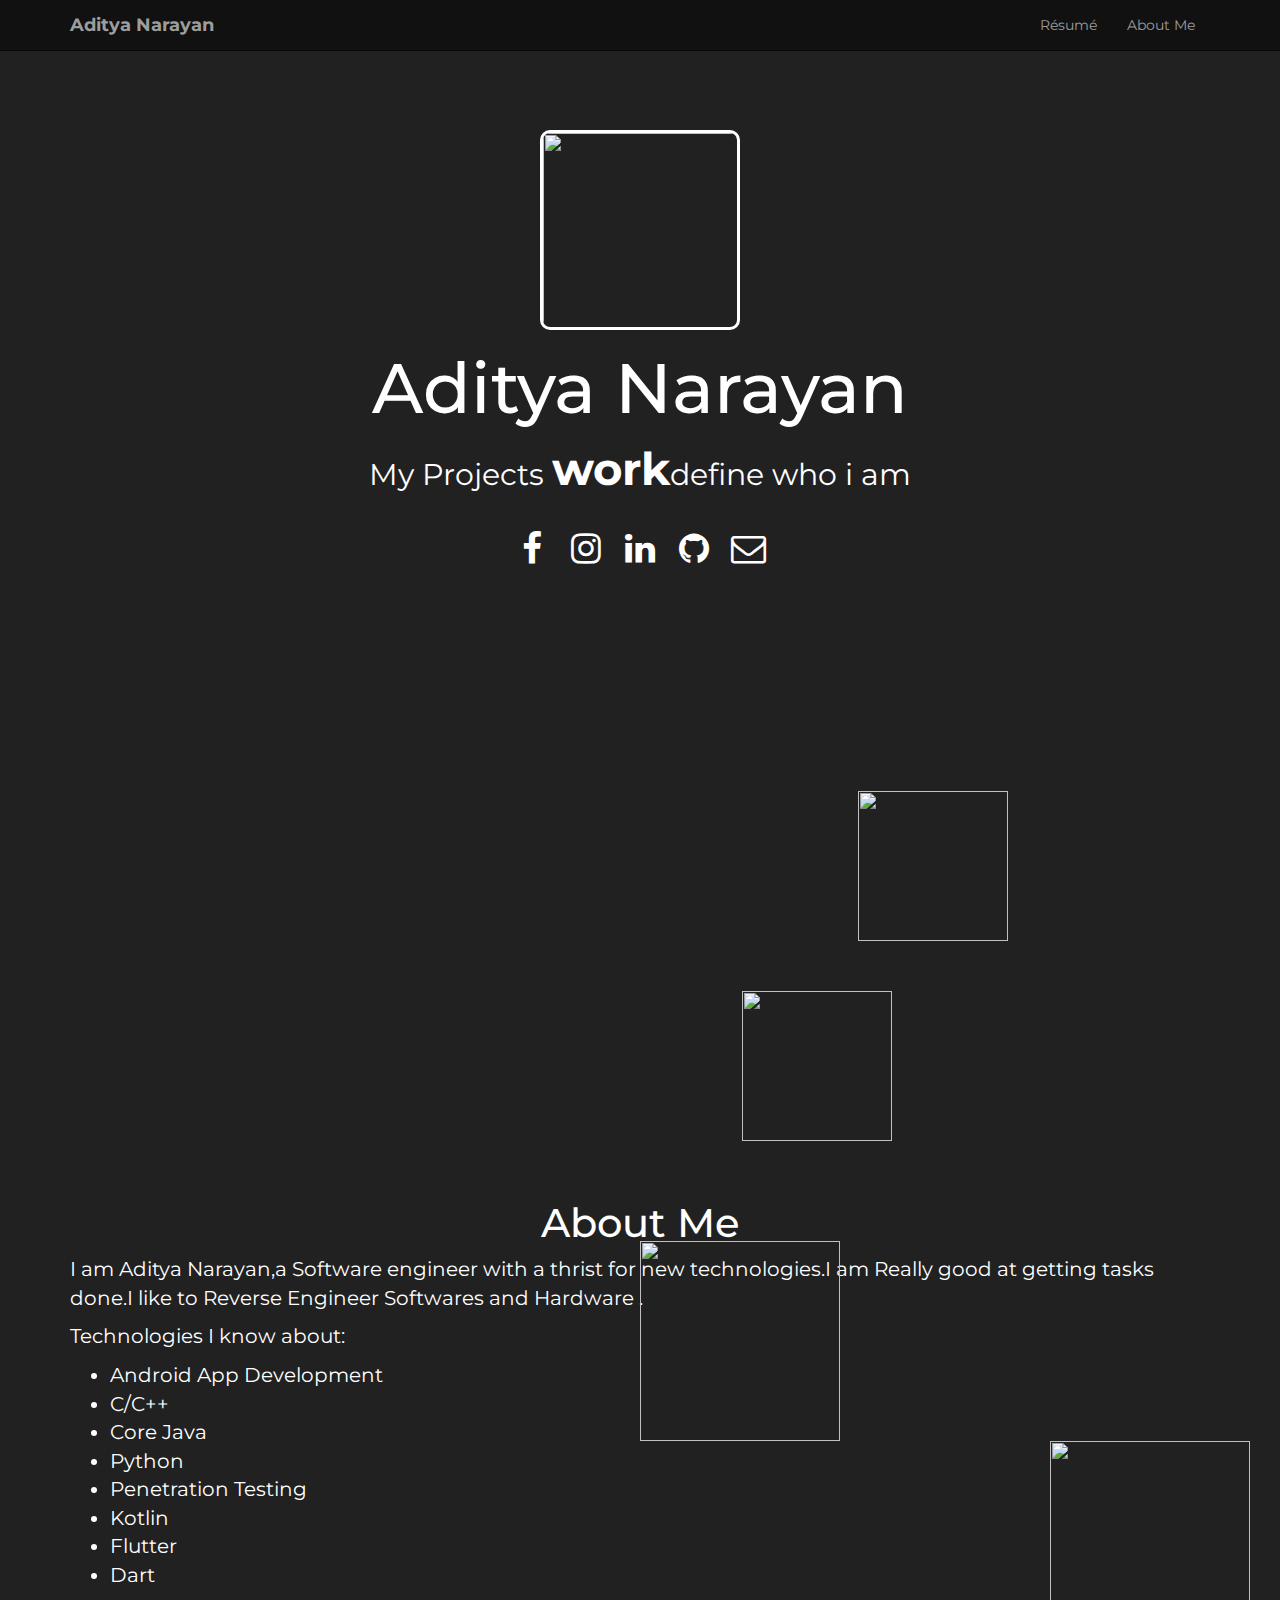
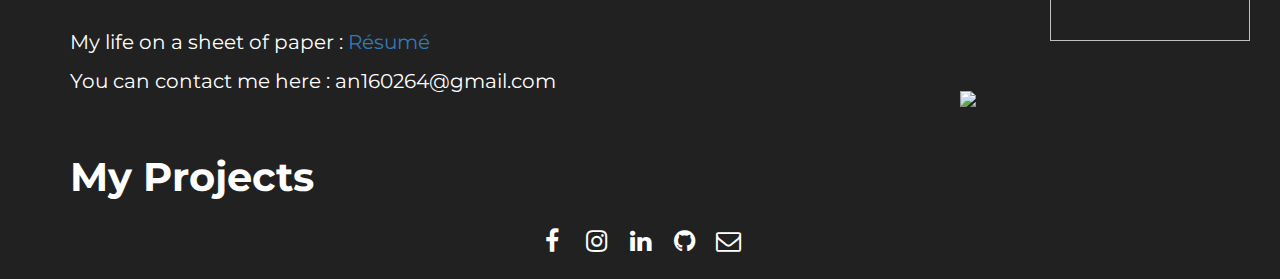
==== index.html @ 788a0ec2 "Update index.html" ====
<!DOCTYPE h
    <head>
        <title>Aditya Narayan | Personal Portfolio</title>
        <meta name="author" content="Aditya Narayan">
        <meta name="description" content="Aditya Narayan is a passionate software engineer who's always on a quest to learn new technologies and make some awesome stuff using them.">
        <meta name="keywords" content="Aditya, Aditya Narayan,  Aditya Narayan projects, Aditya mru, Aditya Narayan mru, Aditya manav rachna, Aditya Narayan manav rachna">
        <meta name="viewport" content="width=device-width, initial-scale=1.0">
        <link rel="icon" type="img/ico" href="/images/favicon.ico">
        <link rel="stylesheet" type="text/css" href="https://maxcdn.bootstrapcdn.com/bootstrap/3.3.7/css/bootstrap.min.css">
        <link rel="stylesheet" type="text/css" href="https://fonts.googleapis.com/css?family=Montserrat:400,800">
        <link rel="stylesheet" type="text/css" href="https://cdnjs.cloudflare.com/ajax/libs/font-awesome/4.7.0/css/font-awesome.min.css">
        <link rel="stylesheet" type="text/css" href="/css/index.css">
        <script type="text/javascript" src="https://code.jquery.com/jquery-3.2.1.min.js"></script>
        <script type="text/javascript" src="https://maxcdn.bootstrapcdn.com/bootstrap/3.3.7/js/bootstrap.min.js"></script>
        <script type="text/javascript" src="https://cdnjs.cloudflare.com/ajax/libs/typed.js/2.0.6/typed.min.js"></script>
        <script type="text/javascript" src="https://cdnjs.cloudflare.com/ajax/libs/parallax/3.1.0/parallax.min.js"></script>
        <script type="text/javascript" src="/js/index.js"></script>
        <!-- Global site tag (gtag.js) - Google Analytics -->
        <script async src="https://www.googletagmanager.com/gtag/js?id=UA-118670687-1"></script>
        <script>
          window.dataLayer = window.dataLayer || [];
          function gtag(){dataLayer.push(arguments);}
          gtag('js', new Date());

          gtag('config', 'UA-118670687-1');
        </script>
    </head>
    <body>
        <nav class="navbar navbar-inverse navbar-fixed-top">
            <div class="container">
                <div class="navbar-header">
                    <button class="navbar-toggle collapsed" type="button" data-toggle="collapse" data-target="#collapseNavbar" aria-expanded="false">
                        <span class="sr-only">Toggle navigation</span>
                        <span class="icon-bar"></span>
                        <span class="icon-bar"></span>
                        <span class="icon-bar"></span>
                    </button>
                    <a class="navbar-brand" href="index.html"><strong>Aditya Narayan</strong></a>
                </div>
                <div id="collapseNavbar" class="collapse navbar-collapse navbar-right">
                    <ul class="nav navbar-nav">
                        <li><a href="adityaNarayan_Resume.pdf" target="_blank">Résumé</a></li>
                        <li><a id="nav-about-me" href="#about-me">About Me</a></li>
                    </ul>
                </div>
            </div>
        </nav>
        <div id="index-particles"></div>
        <script src="https://cdnjs.cloudflare.com/ajax/libs/particles.js/2.0.0/particles.min.js"></script>
        <script src="js/index_particles.js"></script>
        <div id="profile-box" class="container centre">
            <img id="profile-pic" src="/images/index/profile_pic.jpg">
            <h1>Aditya Narayan</h1>
            <div class="typewriter">
                <p>My Projects <span>work</span>define who i am </p>
            </div>
            <br>
            <a href="https://www.facebook.com/aditya.narayan.3114" target="_blank"><i class="fa fa-facebook" aria-hidden="true"></i></a>
            <a href="https://www.instagram.com/agentfourty5/" target="_blank"><i class="fa fa-instagram" aria-hidden="true"></i></a>
            <a href="https://www.linkedin.com/in/aditya-narayan-atm98//" target="_blank"><i class="fa fa-linkedin" aria-hidden="true"></i></a>
            <a href="https://github.com/atm98" target="_blank"><i class="fa fa-github" aria-hidden="true"></i></a>
            <a href="mailto:an160264@gmail.com" target="_blank"><i class="fa fa-envelope-o" aria-hidden="true"></i></a>
        </div>
        <div id="technologies">
            <span id="typed"></span>
            <script>
                var typed = new Typed('#typed', {
                    strings: ["I &#10084; Programming", "I &#10084; Android", "I &#10084; Python", "I &#10084; HTML", "I &#10084; CSS", "I &#10084; JavaScript", "I &#10084; C/C++", "I &#10084; Java","I &#10084; Penetration Testing","I &#10084; Kotilin","I &#10084; Dart","I &#10084; Flutter"],
                    showCursor: false,
                    typeSpeed: 100,
                    backSpeed: 100,
                    backDelay: 1000,
                    smartBackspace: true,
                    loop: true
                });
            </script>
            <br><br><br>
            <div id="scene">
                <div id="js-image" data-depth="1.2"><img src="/images/index/js.png" width="150px"></div>
                <div id="css-image" data-depth="1.0"><img src="/images/index/css.png" width="150px"></div>
                <div id="html-image" data-depth="0.8"><img src="/images/index/html.png" width="200px"></div>
                <div id="python-image" data-depth="-0.2"><img src="/images/index/python.png" width="200px"></div>
                <div id="android-image" data-depth="0.5"><img src="/images/index/android.png"></div>  
            </div>
            <script type="text/javascript">
                var scene = document.querySelector("#scene");
                var parallaxInstance = new Parallax(scene,{
                    hoverOnly: true,
                    originX: 0,
                    limitY: 0
                });
            </script>
        </div>
        <div id="about-me" class="container">
            <h1 class="centre">About Me</h1>
            <p>I am Aditya Narayan,a Software engineer with a thrist for new technologies.I am Really good at getting tasks done.I like to Reverse Engineer Softwares and Hardware .</p>
            <p>Technologies I know about:</p>
            <ul>
                <li>Android App Development</li>
                <li>C/C++</li>
                <li>Core Java</li>
                <li>Python</li>
                <li>Penetration Testing</li>
                <li>Kotlin</li>
                <li>Flutter</li>
                <li>Dart</li>
            </ul>
            <br>
            <p>My life on a sheet of paper : <a href="adityaNarayan_Resume.pdf">Résumé</a></p>
            <p>You can contact me here : an160264@gmail.com</p>
            
        </div>
        <div id="my_projects" class="container">
            <a href="https://github.com/atm98"><h1 class="center">My Projects</h1></a> 
        </div>

        <div id="footer">
            <div class="container centre">
                    <a href="https://www.facebook.com/aditya.narayan.3114" target="_blank"><i class="fa fa-facebook" aria-hidden="true"></i></a>
                    <a href="https://www.instagram.com/agentfourty5/" target="_blank"><i class="fa fa-instagram" aria-hidden="true"></i></a>
                    <a href="https://www.linkedin.com/in/aditya-narayan-atm98/" target="_blank"><i class="fa fa-linkedin" aria-hidden="true"></i></a>
                    <a href="https://github.com/atm98" target="_blank"><i class="fa fa-github" aria-hidden="true"></i></a>
                    <a href="mailto:an160264@gmail.com" target="_blank"><i class="fa fa-envelope-o" aria-hidden="true"></i></a>
                </div>
        </div>
    </body>
</html>
---- css/index.css ----
body {
    margin: 0;
    padding: 0;
    background-image: url("/images/background.jpg");
    background-color: #212121;
    font-family: 'Montserrat', sans-serif;
}

.navbar-inverse {
    background-color: #111111;
    border-color: #080808;
}

.centre {
    text-align: center;
}

#index-particles canvas {
    position: fixed;
    z-index: -1;
}

#profile-box {
    padding-top: 130px;
    padding-bottom: 150px;
    color: white;
}

#profile-pic {
    height: 200px;
    width: 200px;
    border-style: solid;
    border-color: white;
    border-width: medium;
    border-radius: 5%;
}

#profile-box h1 {
    font-size: 70px;
}

#profile-box p {
    font-size: 30px;
}

#profile-box p span {
    font-size: 1.5em;
    font-weight: bold;
}

#profile-box .fa {
    font-size: 35px;
    height: 50px;
    width: 50px;
    color: #FFFFFF;
}

#profile-box .fa:hover {
    opacity: 0.7;
}

#technologies {
    position: relative;
    height: 410px;
    background-image: url("/images/index/coding_background.jpg");
    background-color: #212121;
    background-position: center;
    background-repeat: no-repeat;
    background-size: cover;
    background-attachment: fixed;
}

#typed {
    position: absolute;
    margin-top: 170px;
    margin-left: 50px;
    color: white;
    font-size: 50px;
    font-weight: bold;
    z-index: 1;
}

#scene {
    height: 350px;
}

#html-image {
    margin-top: 100px;
    margin-left: 50%;
}

#css-image {
    margin-top: 50px;
    margin-left: 58%;
}

#js-image {
    margin-top: 0px;
    margin-left: 67%;
}

#android-image {
    margin-top: 50px;
    margin-left: 75%;
}

#python-image {
    margin-top: 0px;
    margin-left: 82%;
}

#projects {
    position: relative;
    height: 300px;
    color: white;
}

#github-logo {
    position: absolute;
    width: 300px;
    margin-top: 50px;
    margin-left: 50px;
}

#projects-text {
    position: absolute;
    margin-top: 100px;
    margin-left: 400px;
    margin-right: 50px;
}

#projects-text h3 span{
    font-size: 1.5em;
    font-weight: bold;
}

#about-me {
    padding-top: 40px;
    margin-bottom: 30px;
    color: white;
    font-size: 20px;
    text-align: left;
}

#about-me h1 {
    font-size: 40px;
    
}

#my_projects h1{
    font-size: 40px;
    font-weight: bold;
    color:white;
}

#footer {
    padding-top: 20px;
    padding-bottom: 10px;
    background-color: #212121;
}

#footer .fa {
    font-size: 25px;
    height: 40px;
    width: 40px;
    color: #FFFFFF;
}

#footer .fa:hover {
    opacity: 0.7;
}

/* for responsive website */
@media screen and (max-width: 1000px) {

    #profile-box h1 {
        font-size: 40px;
    }

    #profile-box p {
        font-size: 25px;
    }

    #technologies {
        height: 200px;
    }

    #typed {
        margin-top: 75px;
        margin-left: 30px;
        font-size: 35px;
    }

    #scene {
        display: none;
    }

    #github-logo {
        display: none;
    }

    #projects-text {
        margin-left: 30px;
        margin-right: 30px;
    }

}
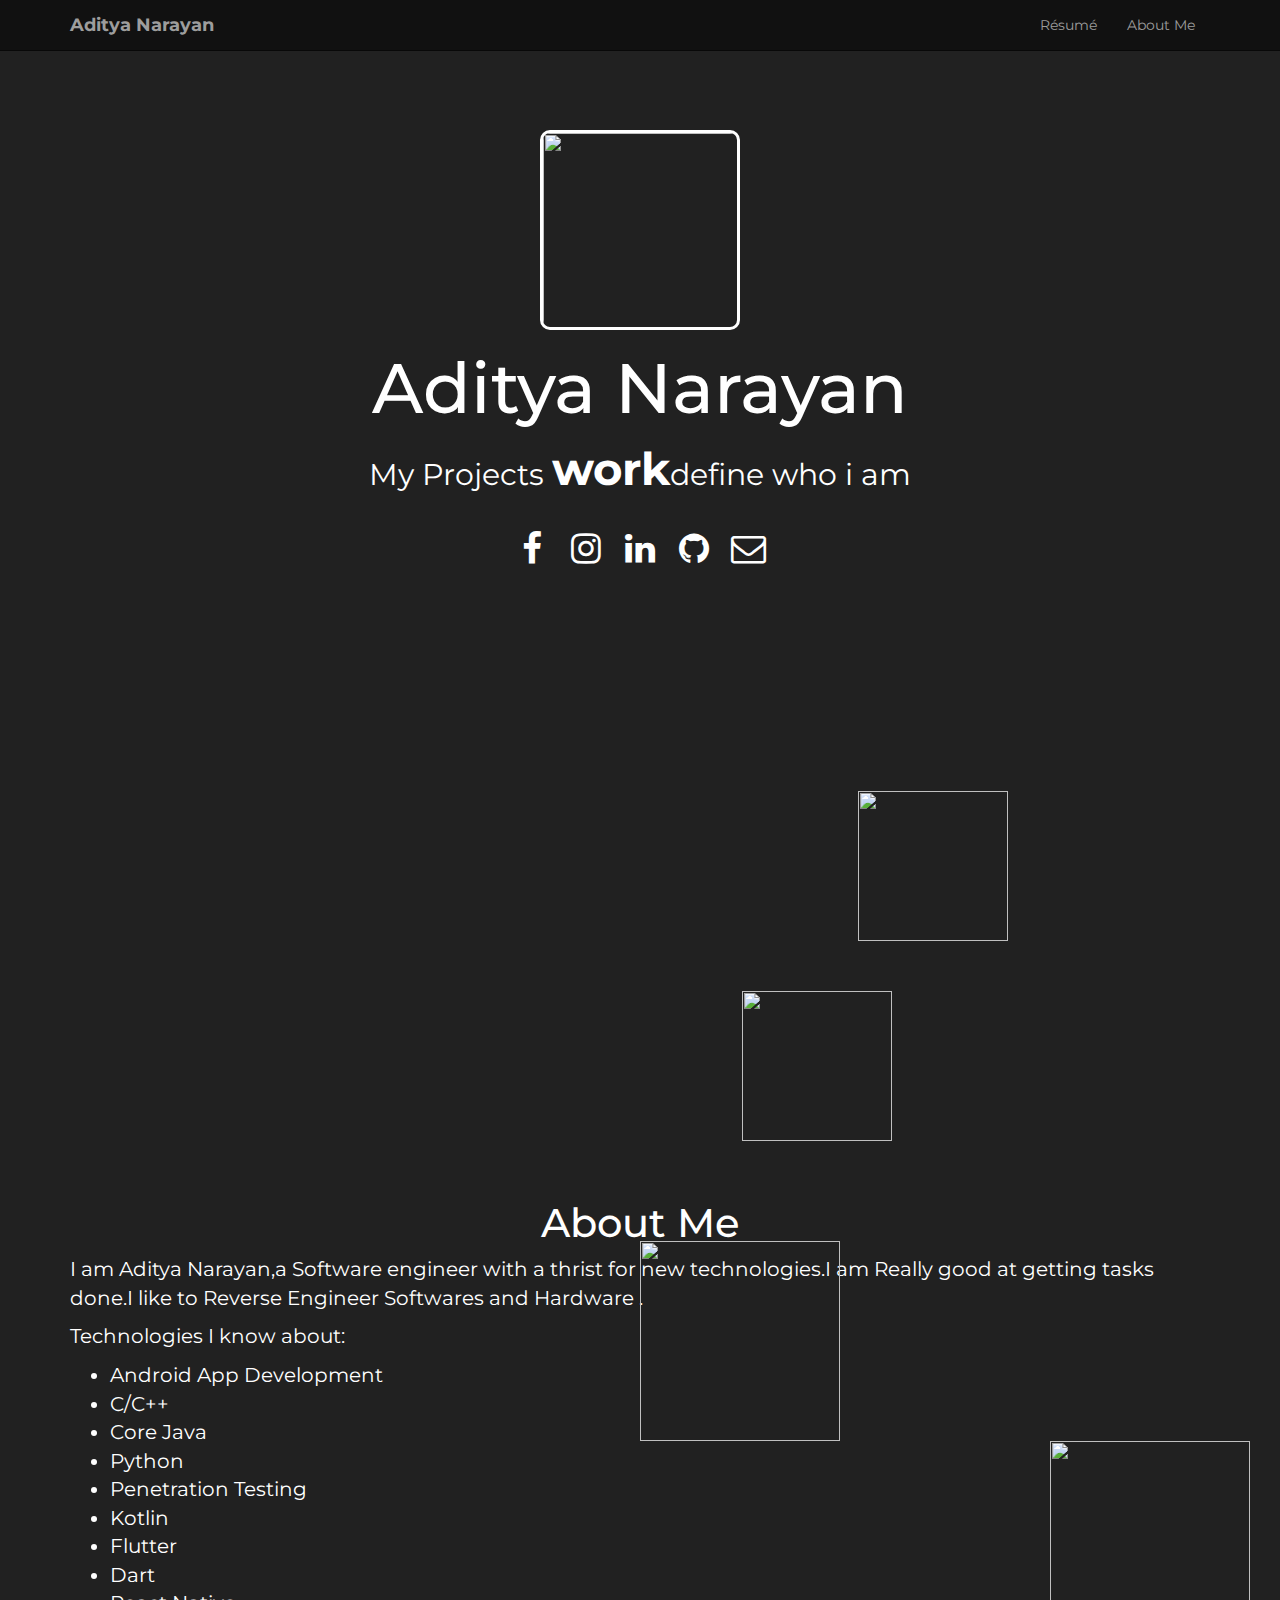
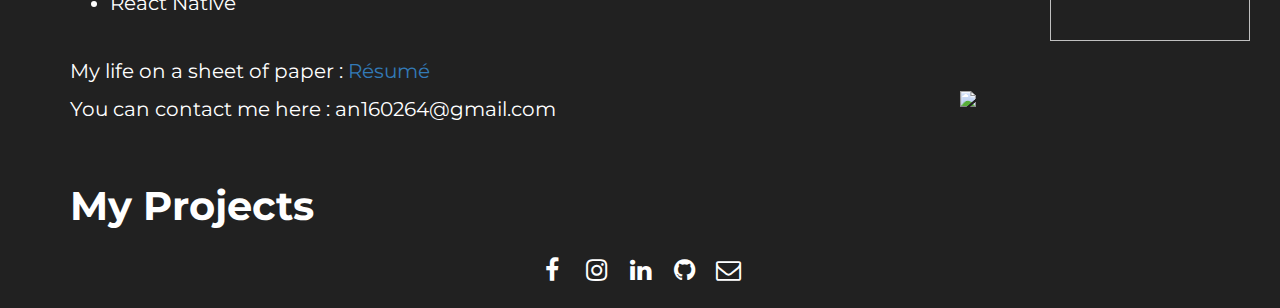
==== commit 9fbfc112: "Update index.html" ====
--- a/index.html
+++ b/index.html
@@ -104,6 +104,7 @@
                 <li>Kotlin</li>
                 <li>Flutter</li>
                 <li>Dart</li>
+                <li>React Native</li>
             </ul>
             <br>
             <p>My life on a sheet of paper : <a href="adityaNarayan_Resume.pdf">Résumé</a></p>
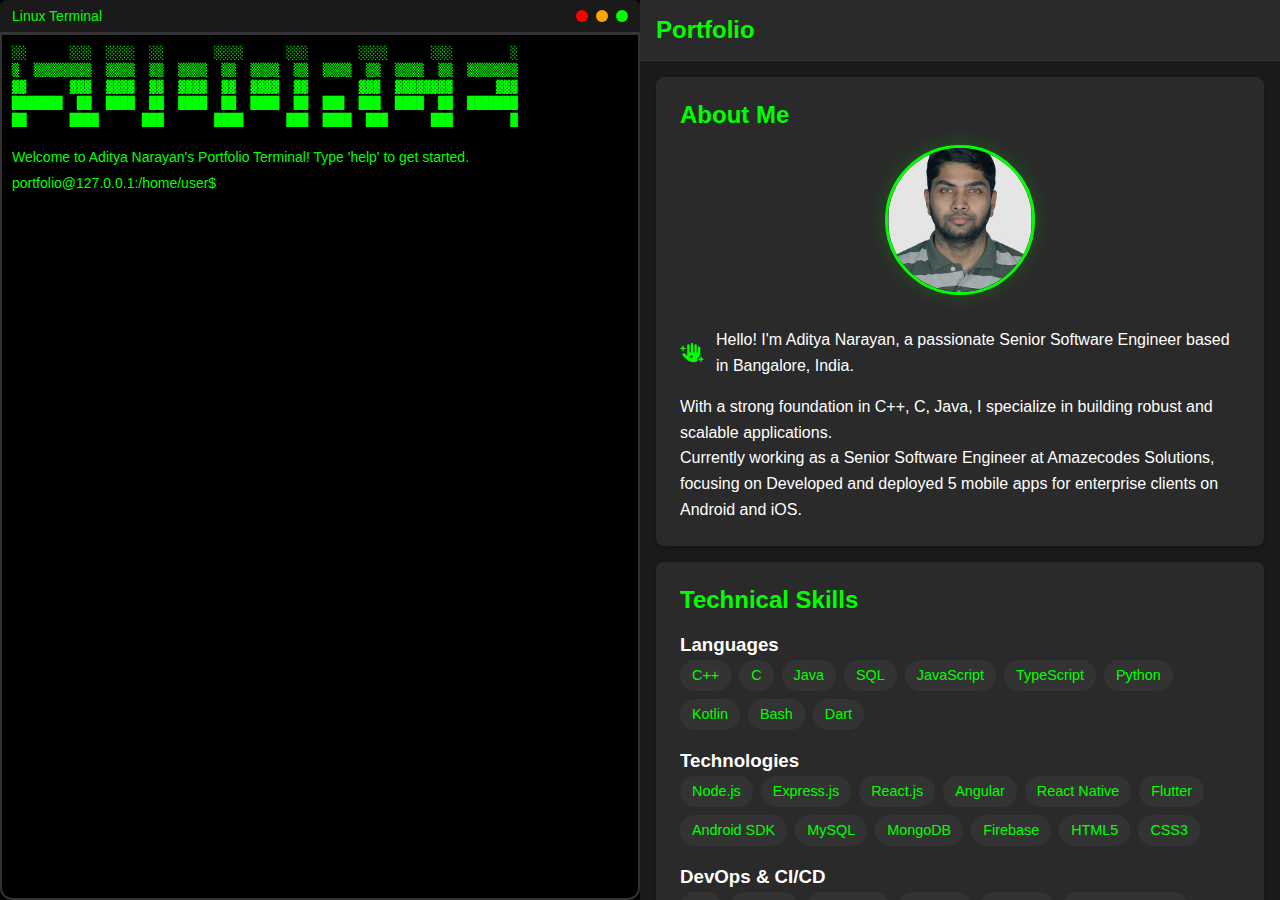
==== commit 93bcb6e7: "Deploy portfolio from Project-Portfolio" ====
--- a/index.html
+++ b/index.html
@@ -1,128 +1,14 @@
-<!DOCTYPE h
-    <head>
-        <title>Aditya Narayan | Personal Portfolio</title>
-        <meta name="author" content="Aditya Narayan">
-        <meta name="description" content="Aditya Narayan is a passionate software engineer who's always on a quest to learn new technologies and make some awesome stuff using them.">
-        <meta name="keywords" content="Aditya, Aditya Narayan,  Aditya Narayan projects, Aditya mru, Aditya Narayan mru, Aditya manav rachna, Aditya Narayan manav rachna">
-        <meta name="viewport" content="width=device-width, initial-scale=1.0">
-        <link rel="icon" type="img/ico" href="/images/favicon.ico">
-        <link rel="stylesheet" type="text/css" href="https://maxcdn.bootstrapcdn.com/bootstrap/3.3.7/css/bootstrap.min.css">
-        <link rel="stylesheet" type="text/css" href="https://fonts.googleapis.com/css?family=Montserrat:400,800">
-        <link rel="stylesheet" type="text/css" href="https://cdnjs.cloudflare.com/ajax/libs/font-awesome/4.7.0/css/font-awesome.min.css">
-        <link rel="stylesheet" type="text/css" href="/css/index.css">
-        <script type="text/javascript" src="https://code.jquery.com/jquery-3.2.1.min.js"></script>
-        <script type="text/javascript" src="https://maxcdn.bootstrapcdn.com/bootstrap/3.3.7/js/bootstrap.min.js"></script>
-        <script type="text/javascript" src="https://cdnjs.cloudflare.com/ajax/libs/typed.js/2.0.6/typed.min.js"></script>
-        <script type="text/javascript" src="https://cdnjs.cloudflare.com/ajax/libs/parallax/3.1.0/parallax.min.js"></script>
-        <script type="text/javascript" src="/js/index.js"></script>
-        <!-- Global site tag (gtag.js) - Google Analytics -->
-        <script async src="https://www.googletagmanager.com/gtag/js?id=UA-118670687-1"></script>
-        <script>
-          window.dataLayer = window.dataLayer || [];
-          function gtag(){dataLayer.push(arguments);}
-          gtag('js', new Date());
-
-          gtag('config', 'UA-118670687-1');
-        </script>
-    </head>
-    <body>
-        <nav class="navbar navbar-inverse navbar-fixed-top">
-            <div class="container">
-                <div class="navbar-header">
-                    <button class="navbar-toggle collapsed" type="button" data-toggle="collapse" data-target="#collapseNavbar" aria-expanded="false">
-                        <span class="sr-only">Toggle navigation</span>
-                        <span class="icon-bar"></span>
-                        <span class="icon-bar"></span>
-                        <span class="icon-bar"></span>
-                    </button>
-                    <a class="navbar-brand" href="index.html"><strong>Aditya Narayan</strong></a>
-                </div>
-                <div id="collapseNavbar" class="collapse navbar-collapse navbar-right">
-                    <ul class="nav navbar-nav">
-                        <li><a href="adityaNarayan_Resume.pdf" target="_blank">Résumé</a></li>
-                        <li><a id="nav-about-me" href="#about-me">About Me</a></li>
-                    </ul>
-                </div>
-            </div>
-        </nav>
-        <div id="index-particles"></div>
-        <script src="https://cdnjs.cloudflare.com/ajax/libs/particles.js/2.0.0/particles.min.js"></script>
-        <script src="js/index_particles.js"></script>
-        <div id="profile-box" class="container centre">
-            <img id="profile-pic" src="/images/index/profile_pic.jpg">
-            <h1>Aditya Narayan</h1>
-            <div class="typewriter">
-                <p>My Projects <span>work</span>define who i am </p>
-            </div>
-            <br>
-            <a href="https://www.facebook.com/aditya.narayan.3114" target="_blank"><i class="fa fa-facebook" aria-hidden="true"></i></a>
-            <a href="https://www.instagram.com/agentfourty5/" target="_blank"><i class="fa fa-instagram" aria-hidden="true"></i></a>
-            <a href="https://www.linkedin.com/in/aditya-narayan-atm98//" target="_blank"><i class="fa fa-linkedin" aria-hidden="true"></i></a>
-            <a href="https://github.com/atm98" target="_blank"><i class="fa fa-github" aria-hidden="true"></i></a>
-            <a href="mailto:an160264@gmail.com" target="_blank"><i class="fa fa-envelope-o" aria-hidden="true"></i></a>
-        </div>
-        <div id="technologies">
-            <span id="typed"></span>
-            <script>
-                var typed = new Typed('#typed', {
-                    strings: ["I &#10084; Programming", "I &#10084; Android", "I &#10084; Python", "I &#10084; HTML", "I &#10084; CSS", "I &#10084; JavaScript", "I &#10084; C/C++", "I &#10084; Java","I &#10084; Penetration Testing","I &#10084; Kotilin","I &#10084; Dart","I &#10084; Flutter"],
-                    showCursor: false,
-                    typeSpeed: 100,
-                    backSpeed: 100,
-                    backDelay: 1000,
-                    smartBackspace: true,
-                    loop: true
-                });
-            </script>
-            <br><br><br>
-            <div id="scene">
-                <div id="js-image" data-depth="1.2"><img src="/images/index/js.png" width="150px"></div>
-                <div id="css-image" data-depth="1.0"><img src="/images/index/css.png" width="150px"></div>
-                <div id="html-image" data-depth="0.8"><img src="/images/index/html.png" width="200px"></div>
-                <div id="python-image" data-depth="-0.2"><img src="/images/index/python.png" width="200px"></div>
-                <div id="android-image" data-depth="0.5"><img src="/images/index/android.png"></div>  
-            </div>
-            <script type="text/javascript">
-                var scene = document.querySelector("#scene");
-                var parallaxInstance = new Parallax(scene,{
-                    hoverOnly: true,
-                    originX: 0,
-                    limitY: 0
-                });
-            </script>
-        </div>
-        <div id="about-me" class="container">
-            <h1 class="centre">About Me</h1>
-            <p>I am Aditya Narayan,a Software engineer with a thrist for new technologies.I am Really good at getting tasks done.I like to Reverse Engineer Softwares and Hardware .</p>
-            <p>Technologies I know about:</p>
-            <ul>
-                <li>Android App Development</li>
-                <li>C/C++</li>
-                <li>Core Java</li>
-                <li>Python</li>
-                <li>Penetration Testing</li>
-                <li>Kotlin</li>
-                <li>Flutter</li>
-                <li>Dart</li>
-                <li>React Native</li>
-            </ul>
-            <br>
-            <p>My life on a sheet of paper : <a href="adityaNarayan_Resume.pdf">Résumé</a></p>
-            <p>You can contact me here : an160264@gmail.com</p>
-            
-        </div>
-        <div id="my_projects" class="container">
-            <a href="https://github.com/atm98"><h1 class="center">My Projects</h1></a> 
-        </div>
-
-        <div id="footer">
-            <div class="container centre">
-                    <a href="https://www.facebook.com/aditya.narayan.3114" target="_blank"><i class="fa fa-facebook" aria-hidden="true"></i></a>
-                    <a href="https://www.instagram.com/agentfourty5/" target="_blank"><i class="fa fa-instagram" aria-hidden="true"></i></a>
-                    <a href="https://www.linkedin.com/in/aditya-narayan-atm98/" target="_blank"><i class="fa fa-linkedin" aria-hidden="true"></i></a>
-                    <a href="https://github.com/atm98" target="_blank"><i class="fa fa-github" aria-hidden="true"></i></a>
-                    <a href="mailto:an160264@gmail.com" target="_blank"><i class="fa fa-envelope-o" aria-hidden="true"></i></a>
-                </div>
-        </div>
-    </body>
+<!doctype html>
+<html lang="en">
+  <head>
+    <meta charset="UTF-8" />
+    <link rel="icon" type="image/svg+xml" href="/favicon.svg" />
+    <meta name="viewport" content="width=device-width, initial-scale=1.0" />
+    <title>Aditya Narayan - Portfolio</title>
+    <script type="module" crossorigin src="/assets/index-C3D-Ti0m.js"></script>
+    <link rel="stylesheet" crossorigin href="/assets/index-BqtALpN1.css">
+  </head>
+  <body>
+    <div id="root"></div>
+  </body>
 </html>
--- a/assets/index-BqtALpN1.css
+++ b/assets/index-BqtALpN1.css
@@ -0,0 +1 @@
+*{margin:0;padding:0;box-sizing:border-box;font-family:sans-serif}body{background-color:#121212;color:#fff}.app-container{width:100%;height:100vh;display:flex;flex-direction:row;background-color:#2c2c2c;font-family:Fira Code,Consolas,Monaco,Courier New,monospace;overflow:hidden}.terminal-section{width:50%;height:100vh;display:flex;flex-direction:column}@media (max-width: 1024px){.app-container{flex-direction:column}.terminal-section{width:100%;height:50vh;min-height:300px}}@media (max-width: 768px){.terminal-section{height:45vh;min-height:250px}.terminal-header{padding:6px 10px}.control{width:10px;height:10px}.terminal-title{font-size:12px}}@media (max-width: 480px){.terminal-section{height:40vh;min-height:200px}.terminal-header{padding:4px 8px}.control{width:8px;height:8px}.terminal-title{font-size:10px}}@media (max-height: 600px) and (orientation: landscape){.app-container{flex-direction:row}.terminal-section{width:50%;height:100vh}}@media (max-width: 320px){.terminal-section{height:35vh;min-height:180px}.terminal-header{padding:3px 6px}.control{width:6px;height:6px}.terminal-title{font-size:8px}}.terminal{background-color:#000;color:#0f0;font-family:Fira Code,Consolas,Monaco,Courier New,monospace;font-size:14px;line-height:1.4;white-space:pre;padding-right:10px;padding-left:10px;padding-top:10px;width:100%;height:100vh;overflow-y:auto;display:flex;flex-direction:column;align-items:flex-start;border:2.5px solid grey;border-radius:0 0 12px 12px}.history{width:100%;white-space:pre-wrap;word-wrap:break-word;overflow-wrap:break-word;flex-grow:0}.terminal-line{margin:2px 0;white-space:pre-wrap;word-wrap:break-word;overflow-wrap:break-word;width:100%}.terminal-line .download-progress{display:inline-block;width:100%;height:2px;background-color:#1a1a1a;margin:5px 0;position:relative}.terminal-line .download-progress:after{content:"";position:absolute;left:0;top:0;height:100%;background-color:#0f0;transition:width .3s ease}.terminal-line .download-status{display:inline-block;margin-left:5px;color:#0f0}.terminal-line .download-complete{color:#0f0;animation:blink 1s infinite}@keyframes blink{0%{opacity:1}50%{opacity:0}to{opacity:1}}.input-form{display:flex;align-items:center;width:100%;margin-top:5px}.prompt{color:#0f0;margin-right:5px}.input-wrapper input{flex:1;background:transparent;border:none;outline:none;color:inherit;font-family:Fira Code,monospace;font-size:inherit;padding:0;margin:0;width:100%}.input-wrapper input:-webkit-autofill,.input-wrapper input:-webkit-autofill:hover,.input-wrapper input:-webkit-autofill:focus,.input-wrapper input:-webkit-autofill:active{-webkit-box-shadow:0 0 0 30px transparent inset!important;-webkit-text-fill-color:#00ff00!important;transition:background-color 5000s ease-in-out 0s}.input-wrapper input:-moz-autofill{background-color:transparent!important;color:#0f0!important}.terminal::-webkit-scrollbar{width:8px}.terminal::-webkit-scrollbar-thumb{background:#0f0;border-radius:4px}.terminal::-webkit-scrollbar-track{background:#000}@media (max-width: 768px){.terminal{font-size:12px;padding:5px}.terminal-line{font-size:12px;line-height:1.3;margin:1px 0}.ascii-art{font-size:8px!important;line-height:1.2;white-space:pre-wrap;word-wrap:break-word;overflow-wrap:break-word;max-width:100%}.input-form,.prompt,input{font-size:12px}}@media (max-width: 480px){.terminal{font-size:10px;padding:3px}.terminal-line{font-size:10px;line-height:1.2}.ascii-art{font-size:6px!important;line-height:1.1}.input-form,.prompt,input{font-size:10px}}@media (max-width: 320px){.terminal,.terminal-line{font-size:8px}.ascii-art{font-size:5px!important}.input-form,.prompt,input{font-size:8px}}.terminal-header{display:flex;justify-content:space-between;align-items:center;padding:8px 12px;border-radius:6px 6px 0 0;font-size:14px;-webkit-user-select:none;user-select:none}.terminal-title{font-weight:500}.terminal-controls{display:flex;gap:8px}.control{width:12px;height:12px;border-radius:50%;cursor:pointer}.terminal-header.windows{background-color:#0078d4;color:#fff;font-family:Segoe UI,sans-serif}.terminal-header.windows .control.close{background-color:red}.terminal-header.windows .control.minimize{background-color:orange}.terminal-header.windows .control.maximize{background-color:#0f0}.terminal-header.mac{background-color:#e0e0e0;color:#000;font-family:-apple-system,BlinkMacSystemFont,sans-serif}.terminal-header.mac .control.close{background-color:#ff5f57}.terminal-header.mac .control.minimize{background-color:#ffbd2e}.terminal-header.mac .control.maximize{background-color:#28c840}.terminal-header.linux{background-color:#2d2d2d;color:#fff;font-family:Ubuntu,sans-serif}.terminal-header.linux .control.close{background-color:red}.terminal-header.linux .control.minimize{background-color:orange}.terminal-header.linux .control.maximize{background-color:#0f0}.terminal-header.ios{background-color:#000;color:#fff;font-family:-apple-system,BlinkMacSystemFont,sans-serif}.terminal-header.ios .control.close{background-color:red}.terminal-header.ios .control.minimize{background-color:orange}.terminal-header.ios .control.maximize{background-color:#0f0}.terminal-header.android{background-color:#3ddc84;color:#fff;font-family:Roboto,sans-serif}.terminal-header.android .control.close{background-color:red}.terminal-header.android .control.minimize{background-color:orange}.terminal-header.android .control.maximize{background-color:#0f0}.ascii-art{font-family:monospace;white-space:pre;color:#0f0;background:#000;font-size:12px}.portfolio-container{width:50%;height:100vh;background-color:#1a1a1a;color:#fff;overflow:hidden;display:flex;flex-direction:column}.profile-image-container{display:flex;justify-content:center;margin-bottom:2rem;position:relative}.profile-image{width:150px;height:150px;border-radius:50%;object-fit:cover;border:3px solid #00ff00;box-shadow:0 0 20px #0f03;transition:transform .3s ease,box-shadow .3s ease}.profile-image:hover{transform:scale(1.05);box-shadow:0 0 30px #00ff004d}.profile-image:after{content:"";position:absolute;top:-5px;left:-5px;right:-5px;bottom:-5px;border-radius:50%;background:radial-gradient(circle,#00ff001a,#0f00 70%);z-index:-1;animation:glow 2s infinite}@keyframes glow{0%{transform:scale(1);opacity:.5}50%{transform:scale(1.1);opacity:.2}to{transform:scale(1);opacity:.5}}.portfolio-header{padding:1rem;border-bottom:1px solid #333;background-color:#2a2a2a}.portfolio-header h2{margin:0;font-size:1.5rem;color:#0f0}.cards-container{flex:1;overflow-y:auto;padding:1rem;display:flex;flex-direction:column;gap:1rem}.card{background-color:#2a2a2a;border-radius:8px;padding:1.5rem;box-shadow:0 2px 4px #0003;transition:transform .2s ease-in-out}.card.active{transform:scale(1.02);border:2px solid #00ff00}.card-title{color:#0f0;margin-top:0;margin-bottom:1rem;font-size:1.5rem}.card-content{line-height:1.6}.skill-tags{display:flex;flex-wrap:wrap;gap:.5rem;margin-bottom:1rem}.skill-tag{background-color:#333;color:#0f0;padding:.25rem .75rem;border-radius:15px;font-size:.9rem;position:relative;overflow:hidden;transition:all .3s ease;cursor:pointer}.skill-tag:hover{transform:translateY(-2px);box-shadow:0 4px 8px #0f03}.skill-tag:before{content:"";position:absolute;top:0;left:0;width:100%;height:100%;background:radial-gradient(circle,#0f03,#0f00 70%);transform:scale(0);opacity:0;transition:transform .5s ease-out,opacity .5s ease-out}.skill-tag:hover:before{transform:scale(1);opacity:1}.skill-tag:after{content:"";position:absolute;top:50%;left:50%;width:5px;height:5px;background:#00ff0080;border-radius:50%;transform:scale(0);opacity:0;transition:transform .5s ease-out,opacity .5s ease-out}.skill-tag:hover:after{transform:scale(20);opacity:0}.skill-tag:hover{text-shadow:0 0 8px rgba(0,255,0,.5)}@keyframes pulse{0%{box-shadow:0 0 #0f06}70%{box-shadow:0 0 0 10px #0f00}to{box-shadow:0 0 #0f00}}.skill-tag:active{animation:pulse 1s ease-out}.experience-item{margin-bottom:2rem;padding-bottom:1rem;border-bottom:1px solid #333}.experience-item:last-child{margin-bottom:0;border-bottom:none}.experience-item h3{color:#0f0;margin-bottom:.5rem}.company{color:#888;margin-bottom:.5rem;font-weight:500}.location{color:#888;margin-bottom:1rem;font-size:.9rem;display:flex;align-items:center;gap:.5rem}.location-icon{color:#0f0;font-size:1rem}.experience-item ul{margin:0;padding-left:1.5rem;list-style-type:none}.experience-item li{margin-bottom:.5rem;color:#ddd;position:relative}.experience-item li:before{content:"•";color:#0f0;position:absolute;left:-1rem}.technologies{margin-top:1rem;padding-top:1rem;border-top:1px solid #333}.technologies h4{color:#0f0;margin-bottom:.5rem;font-size:1rem}.contact-item{display:flex;align-items:center;margin-bottom:1rem;padding:.5rem;border-radius:4px;transition:all .2s ease}.contact-item:hover{background-color:#333;transform:translate(5px)}.contact-icon{margin-right:1rem;display:flex;align-items:center;justify-content:center;width:24px;height:24px}.contact-icon svg{font-size:1.2rem;color:#0f0;transition:transform .2s ease}.contact-item:hover .contact-icon svg{transform:scale(1.2)}.contact-link{color:#0f0;text-decoration:none;transition:all .2s ease}.contact-link:hover{color:#0c0;text-shadow:0 0 8px rgba(0,255,0,.3)}.cards-container::-webkit-scrollbar{width:8px}.cards-container::-webkit-scrollbar-track{background:#1a1a1a}.cards-container::-webkit-scrollbar-thumb{background:#333;border-radius:4px}.cards-container::-webkit-scrollbar-thumb:hover{background:#444}.education-item{display:flex;align-items:center;gap:.75rem;margin-bottom:.5rem;color:#ddd}.education-icon{color:#0f0;font-size:1.1rem;width:20px}.greeting{display:flex;align-items:center;gap:.75rem;margin-bottom:1rem}.greeting-icon{color:#0f0;font-size:1.2rem;animation:wave 2s infinite}@keyframes wave{0%,to{transform:rotate(0)}25%{transform:rotate(-20deg)}75%{transform:rotate(20deg)}}@media (max-width: 768px){.profile-image{width:120px;height:120px}}@media (max-width: 480px){.profile-image{width:100px;height:100px}}
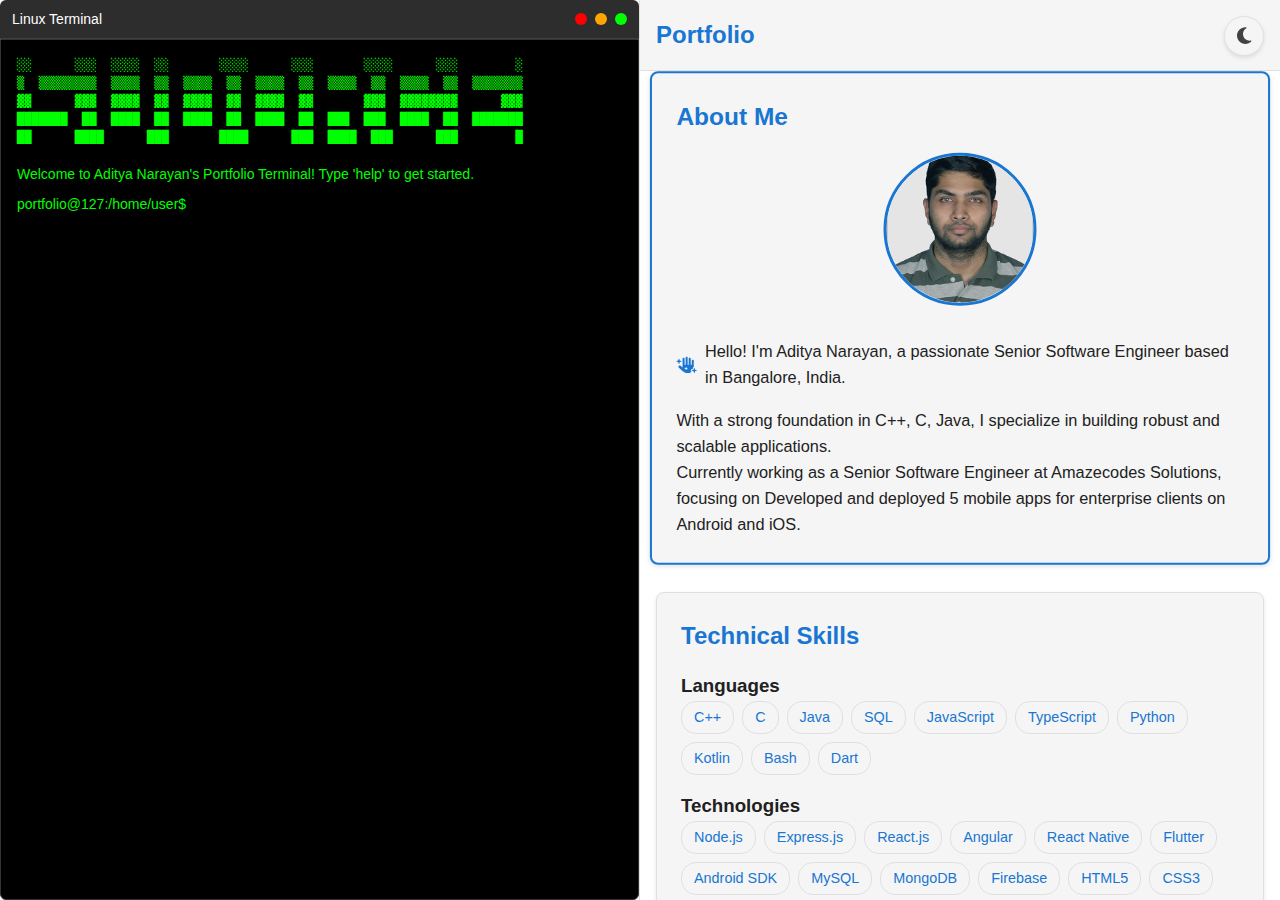
==== commit 08eee393: "Deploy portfolio from Project-Portfolio" ====
--- a/index.html
+++ b/index.html
@@ -5,8 +5,17 @@
     <link rel="icon" type="image/svg+xml" href="/favicon.svg" />
     <meta name="viewport" content="width=device-width, initial-scale=1.0" />
     <title>Aditya Narayan - Portfolio</title>
-    <script type="module" crossorigin src="/assets/index-C3D-Ti0m.js"></script>
-    <link rel="stylesheet" crossorigin href="/assets/index-BqtALpN1.css">
+    <!-- Google tag (gtag.js) -->
+    <script async src="https://www.googletagmanager.com/gtag/js?id=G-9RB6R7XBJQ"></script>
+    <script>
+      window.dataLayer = window.dataLayer || [];
+      function gtag(){dataLayer.push(arguments);}
+      gtag('js', new Date());
+
+      gtag('config', 'G-9RB6R7XBJQ');
+    </script>
+    <script type="module" crossorigin src="/assets/index-CSAm2DCc.js"></script>
+    <link rel="stylesheet" crossorigin href="/assets/index-CMyd_Y46.css">
   </head>
   <body>
     <div id="root"></div>
--- a/assets/index-CMyd_Y46.css
+++ b/assets/index-CMyd_Y46.css
@@ -0,0 +1 @@
+*{margin:0;padding:0;box-sizing:border-box;font-family:sans-serif}body{background-color:#121212;color:#fff}.app-container{width:100%;height:100vh;display:flex;flex-direction:row;background-color:var(--background);font-family:Fira Code,Consolas,Monaco,Courier New,monospace;overflow:hidden}.terminal-section{width:50%;height:100vh;display:flex;flex-direction:column;background-color:var(--terminal-bg);color:var(--terminal-text)}@media (max-width: 1024px){.app-container{flex-direction:column}.terminal-section{width:100%;height:50vh;min-height:300px}}@media (max-width: 768px){.terminal-section{height:45vh;min-height:250px}}@media (max-width: 480px){.terminal-section{height:40vh;min-height:200px}}@media (max-height: 600px) and (orientation: landscape){.app-container{flex-direction:row}.terminal-section{width:50%;height:100vh}}@media (max-width: 320px){.terminal-section{height:35vh;min-height:180px}}.ascii-art{font-family:monospace;white-space:pre;color:#0f0;background:#000;font-size:12px}.terminal{flex:1;padding:1rem;overflow-y:auto;font-family:Courier New,monospace;font-size:14px;line-height:1.5;border:1px solid;border-radius:0 0 6px 6px}.terminal-line{margin:0;white-space:pre-wrap;word-wrap:break-word}.terminal-line a{color:inherit;text-decoration:underline}.terminal-line a:hover{color:var(--accent)}.input-form{display:flex;align-items:center;margin-top:.5rem}.prompt{margin-right:.5rem;-webkit-user-select:none;user-select:none}.input-wrapper{flex:1;position:relative}input{width:100%;border:none;outline:none;font-family:Courier New,monospace;font-size:14px;line-height:1.5;padding:0;margin:0}.control.close{background-color:red}.control.minimize{background-color:orange}.control.maximize{background-color:#0f0}.portfolio-container{width:50%;height:100vh;background-color:var(--background);color:var(--text);overflow:hidden;display:flex;flex-direction:column}.profile-image-container{display:flex;justify-content:center;margin-bottom:2rem;position:relative}.profile-image{width:150px;height:150px;border-radius:50%;object-fit:cover;border:3px solid var(--title-color);box-shadow:0 0 20px rgba(var(--title-color),.2);transition:transform .3s ease,box-shadow .3s ease}.profile-image:hover{transform:scale(1.05);box-shadow:0 0 30px rgba(var(--title-color),.3)}.profile-image:after{content:"";position:absolute;top:-5px;left:-5px;right:-5px;bottom:-5px;border-radius:50%;background:radial-gradient(circle,rgba(var(--title-color),.1),rgba(var(--title-color),0) 70%);z-index:-1;animation:glow 2s infinite}@keyframes glow{0%{transform:scale(1);opacity:.5}50%{transform:scale(1.1);opacity:.2}to{transform:scale(1);opacity:.5}}.portfolio-header{padding:1rem;border-bottom:1px solid var(--border);background-color:var(--surface)}.portfolio-header h2{margin:0;font-size:1.5rem;color:var(--title-color)}.cards-container{flex:1;overflow-y:auto;padding:1rem;display:flex;flex-direction:column;gap:1rem}.card{background-color:var(--surface);border-radius:8px;padding:1.5rem;box-shadow:0 2px 4px var(--card-shadow);transition:transform .2s ease-in-out;border:1px solid var(--border)}.card.active{transform:scale(1.02);border:2px solid var(--title-color)}.card-title{color:var(--title-color);margin-top:0;margin-bottom:1rem;font-size:1.5rem}.card-content{line-height:1.6;color:var(--text)}.skill-tags{display:flex;flex-wrap:wrap;gap:.5rem;margin-bottom:1rem}.skill-tag{background-color:var(--surface);color:var(--title-color);padding:.25rem .75rem;border-radius:15px;font-size:.9rem;position:relative;overflow:hidden;transition:all .3s ease;cursor:pointer;border:1px solid var(--border)}.skill-tag:hover{transform:translateY(-2px);box-shadow:0 4px 8px rgba(var(--title-color),.2)}.skill-tag:before{content:"";position:absolute;top:0;left:0;width:100%;height:100%;background:radial-gradient(circle,rgba(var(--title-color),.2),rgba(var(--title-color),0) 70%);transform:scale(0);opacity:0;transition:transform .5s ease-out,opacity .5s ease-out}.skill-tag:hover:before{transform:scale(1);opacity:1}.skill-tag:after{content:"";position:absolute;top:50%;left:50%;width:5px;height:5px;background:rgba(var(--title-color),.5);border-radius:50%;transform:scale(0);opacity:0;transition:transform .5s ease-out,opacity .5s ease-out}.skill-tag:hover:after{transform:scale(20);opacity:0}.skill-tag:hover{text-shadow:0 0 8px rgba(var(--title-color),.5)}@keyframes pulse{0%{box-shadow:0 0 rgba(var(--title-color),.4)}70%{box-shadow:0 0 0 10px rgba(var(--title-color),0)}to{box-shadow:0 0 rgba(var(--title-color),0)}}.skill-tag:active{animation:pulse 1s ease-out}.experience-item{margin-bottom:2rem;padding-bottom:1rem;border-bottom:1px solid var(--border)}.experience-item:last-child{margin-bottom:0;border-bottom:none}.experience-item h3{color:var(--title-color)}.experience-item .company{color:var(--text);font-weight:500}.experience-item .location{color:var(--textSecondary);display:flex;align-items:center;gap:.5rem;margin:.5rem 0}.location-icon{color:var(--textSecondary)}.experience-item ul{list-style:none;padding:0;margin:1rem 0}.experience-item li{color:var(--text);margin-bottom:.5rem;padding-left:1rem;position:relative}.experience-item li:before{content:"•";color:var(--title-color);position:absolute;left:0}.technologies{margin-top:1rem}.technologies h4{color:var(--title-color);margin-bottom:.5rem}.contact-item{display:flex;align-items:center;gap:1rem;padding:1rem;background-color:var(--surface);border-radius:8px;transition:transform .2s ease-in-out;border:1px solid var(--border)}.contact-item:hover{transform:translateY(-2px);box-shadow:0 4px 8px var(--card-shadow)}.contact-icon{width:40px;height:40px;display:flex;align-items:center;justify-content:center;border-radius:50%;background-color:var(--surface);color:var(--title-color)}.contact-icon svg{width:24px;height:24px;transition:transform .3s ease}.contact-item:hover .contact-icon svg{transform:scale(1.1)}.contact-link{color:var(--text);text-decoration:none;font-weight:500;transition:color .3s ease}.contact-link:hover{color:var(--title-color)}.cards-container::-webkit-scrollbar{width:8px}.cards-container::-webkit-scrollbar-track{background:var(--surface)}.cards-container::-webkit-scrollbar-thumb{background:var(--border);border-radius:4px}.cards-container::-webkit-scrollbar-thumb:hover{background:var(--textSecondary)}.education-item{display:flex;align-items:center;gap:.75rem;margin-bottom:1rem;color:var(--text)}.education-icon{color:var(--title-color);width:20px;text-align:center}.greeting{display:flex;align-items:center;gap:.5rem;margin-bottom:1rem}.greeting-icon{color:var(--title-color);animation:wave 2s infinite}@keyframes wave{0%{transform:rotate(0)}20%{transform:rotate(20deg)}40%{transform:rotate(-20deg)}60%{transform:rotate(20deg)}80%{transform:rotate(-20deg)}to{transform:rotate(0)}}@media (max-width: 768px){.profile-image{width:120px;height:120px}}@media (max-width: 480px){.profile-image{width:100px;height:100px}}:root{--primary: #1976D2;--secondary: #9C27B0;--background: #FFFFFF;--surface: #F5F5F5;--text: #212121;--textSecondary: #757575;--border: #E0E0E0;--accent: #FF4081;--error: #D32F2F;--success: #388E3C;--warning: #FFA000;--info: #0288D1;--terminal-bg: var(--surface);--terminal-text: var(--text);--portfolio-border: var(--border)}*{margin:0;padding:0;box-sizing:border-box;transition:background-color .3s ease-in-out,color .3s ease-in-out}html,body{width:100%;height:100%;overflow-x:hidden}body{font-family:Roboto,-apple-system,BlinkMacSystemFont,Segoe UI,Oxygen,Ubuntu,Cantarell,Fira Sans,Droid Sans,Helvetica Neue,sans-serif;-webkit-font-smoothing:antialiased;-moz-osx-font-smoothing:grayscale;background-color:var(--background);color:var(--text);line-height:1.6}.app{width:100%;min-height:100vh;display:flex;flex-direction:column}.app-container{width:100%;height:100vh;display:flex;flex-direction:row;flex:1}.terminal-section{width:50%;height:100vh;display:flex;flex-direction:column;background-color:var(--terminal-bg);color:var(--terminal-text);border-right:1px solid var(--portfolio-border)}.portfolio-section{width:50%;height:100vh;display:flex;flex-direction:column;overflow-y:auto;background-color:var(--background);color:var(--text);border-left:1px solid var(--portfolio-border)}@media (max-width: 768px){.app-container{flex-direction:column}.terminal-section,.portfolio-section{width:100%;height:50vh}}[data-theme=light]{--background: #FFFFFF;--surface: #F5F5F5;--text: #212121;--textSecondary: #757575;--border: #E0E0E0;--icon-color: #424242;--terminal-text: #212121;--terminal-bg: #FFFFFF;--card-border: #E0E0E0;--title-color: #1976D2;--link-color: #1976D2;--link-hover: #1565C0;--card-shadow: rgba(0, 0, 0, .1);--portfolio-title: #1976D2;--portfolio-border: #E0E0E0}[data-theme=dark]{--background: #121212;--surface: #1E1E1E;--text: #FFFFFF;--textSecondary: #B0BEC5;--border: #424242;--icon-color: #FFFFFF;--terminal-text: #FFFFFF;--terminal-bg: #1E1E1E;--card-border: #424242;--title-color: #64B5F6;--link-color: #64B5F6;--link-hover: #90CAF9;--card-shadow: rgba(0, 0, 0, .3);--portfolio-title: #64B5F6;--portfolio-border: #424242}.container{width:100%;max-width:1200px;margin:0 auto;padding:0 1rem}.card{background-color:var(--surface);color:var(--text);border-radius:8px;padding:1.5rem;box-shadow:0 2px 4px var(--card-shadow);border:1px solid var(--portfolio-border);width:100%;margin-bottom:1rem}.button{background-color:var(--primary);color:var(--text);border:none;padding:.5rem 1rem;border-radius:4px;cursor:pointer;transition:background-color .3s ease-in-out;width:100%;max-width:200px}.button:hover{background-color:var(--secondary)}.theme-toggle{position:fixed;top:1rem;right:1rem;background:var(--surface);border:1px solid var(--card-border);cursor:pointer;padding:.5rem;border-radius:50%;width:40px;height:40px;display:flex;align-items:center;justify-content:center;box-shadow:0 2px 4px var(--card-shadow);z-index:1000}.theme-icon{font-size:1.2rem;color:var(--icon-color);transition:transform .3s ease-in-out}.theme-icon.dark,.theme-icon.light{color:var(--icon-color)}.text-primary{color:var(--title-color)}.text-secondary{color:var(--textSecondary)}.bg-primary{background-color:var(--title-color)}.bg-secondary{background-color:var(--textSecondary)}.transition-all{transition:all .3s ease-in-out}@media (max-width: 767px){.terminal-section,.portfolio-section{padding:.5rem}.card{padding:1rem}.button{max-width:100%}.theme-toggle{top:.5rem;right:.5rem}}.terminal-controls{display:flex;gap:8px}.control{width:12px;height:12px;border-radius:50%;cursor:pointer}.terminal-header.windows .control.close{background-color:red}.terminal-header.windows .control.minimize{background-color:orange}.terminal-header.windows .control.maximize{background-color:#0f0}.terminal-header.mac .control.close{background-color:#ff5f57}.terminal-header.mac .control.minimize{background-color:#ffbd2e}.terminal-header.mac .control.maximize{background-color:#28c840}.terminal-header.linux .control.close{background-color:red}.terminal-header.linux .control.minimize{background-color:orange}.terminal-header.linux .control.maximize{background-color:#0f0}.terminal-header.ios .control.close{background-color:red}.terminal-header.ios .control.minimize{background-color:orange}.terminal-header.ios .control.maximize{background-color:#0f0}.terminal-header.android .control.close{background-color:red}.terminal-header.android .control.minimize{background-color:orange}.terminal-header.android .control.maximize{background-color:#0f0}.terminal-header{display:flex;justify-content:space-between;align-items:center;padding:8px 12px;border-radius:6px 6px 0 0;font-size:14px;-webkit-user-select:none;user-select:none}.terminal-title{font-weight:500;color:var(--terminal-text)}.terminal-header.windows{background-color:#2d2d2d;color:#fff;font-family:Segoe UI,sans-serif}.terminal-header.mac{background-color:#e0e0e0;color:#000;font-family:-apple-system,BlinkMacSystemFont,sans-serif}.terminal-header.linux{background-color:#2d2d2d;color:#fff;font-family:Ubuntu,sans-serif}.terminal-header.ios{background-color:#000;color:#fff;font-family:-apple-system,BlinkMacSystemFont,sans-serif}.terminal-header.android{background-color:#3ddc84;color:#fff;font-family:Roboto,sans-serif}.portfolio-title{color:var(--portfolio-title);font-weight:600;margin-bottom:1rem;font-size:1.5rem;padding:1rem;border-bottom:1px solid var(--portfolio-border)}a{color:var(--link-color);text-decoration:none;transition:color .3s ease-in-out}a:hover{color:var(--link-hover)}.icon{color:var(--icon-color)}.section-title{color:var(--portfolio-title);font-weight:600;margin-bottom:1rem;font-size:1.25rem}
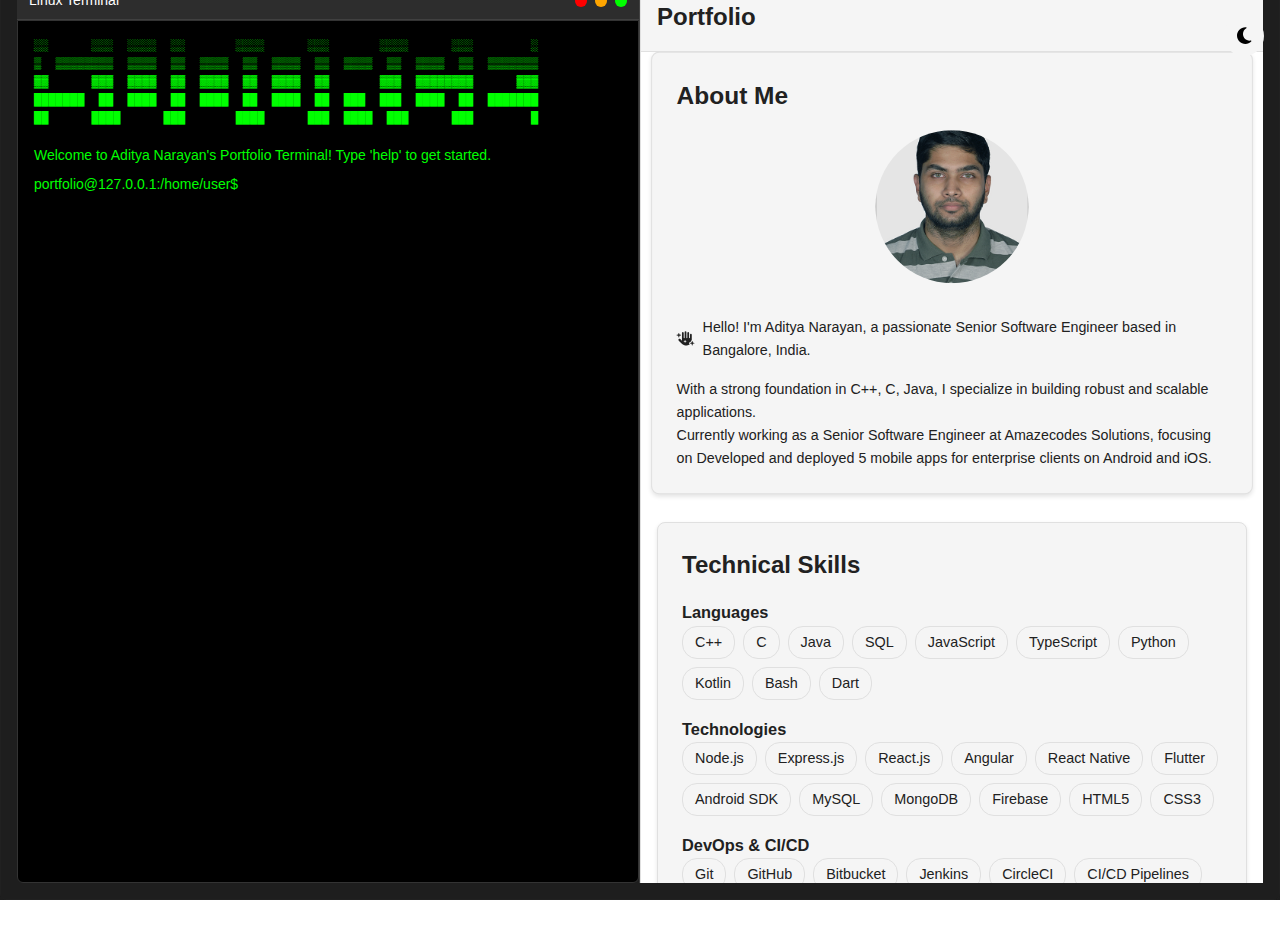
==== commit 54ac4606: "Deploy portfolio from Project-Portfolio" ====
--- a/index.html
+++ b/index.html
@@ -14,8 +14,8 @@
 
       gtag('config', 'G-9RB6R7XBJQ');
     </script>
-    <script type="module" crossorigin src="/assets/index-CSAm2DCc.js"></script>
-    <link rel="stylesheet" crossorigin href="/assets/index-CMyd_Y46.css">
+    <script type="module" crossorigin src="/assets/index-C63RFFK8.js"></script>
+    <link rel="stylesheet" crossorigin href="/assets/index-Byh-HhvG.css">
   </head>
   <body>
     <div id="root"></div>
--- a/assets/index-Byh-HhvG.css
+++ b/assets/index-Byh-HhvG.css
@@ -0,0 +1 @@
+*{margin:0;padding:0;box-sizing:border-box;font-family:sans-serif}body{background-color:#121212;color:#fff}.app-container{width:100%;height:100vh;display:flex;flex-direction:row;background-color:var(--background);font-family:Fira Code,Consolas,Monaco,Courier New,monospace;overflow:hidden}.terminal-section{width:50%;height:100vh;display:flex;flex-direction:column;background-color:var(--terminal-bg);color:var(--terminal-text)}.portfolio-section{width:50%;height:100vh;display:flex;flex-direction:column;background-color:var(--background);color:var(--text);overflow-y:auto}@media (max-width: 1024px){.app-container{flex-direction:column}.terminal-section{width:100%;height:50vh;min-height:300px}}@media (max-width: 768px){.app-container{display:flex;flex-direction:row;width:200%;height:100vh;transition:transform .3s ease-in-out;overflow-x:hidden}.app-container.terminal{transform:translate(0)}.app-container.portfolio{transform:translate(-50%)}.terminal-section,.portfolio-section{width:50%;height:100vh;display:flex}.portfolio-section{padding-bottom:60px}}@media (max-width: 480px){.terminal-section{height:40vh;min-height:200px}}@media (max-width: 320px){.app-container{height:100vh}}.ascii-art{font-family:monospace;white-space:pre;color:#0f0;background:#000;font-size:12px}.terminal-container{flex:1;background-color:var(--terminal-bg);color:var(--terminal-text);padding:1rem;font-family:Fira Code,monospace;overflow-y:auto}.terminal-header{background-color:var(--terminal-header-bg);color:var(--terminal-header-text);border-bottom:1px solid var(--terminal-border)}.terminal-output{white-space:pre-wrap;word-wrap:break-word}.terminal-input{display:flex;align-items:center;margin-top:.5rem}.terminal-prompt{color:var(--terminal-text);margin-right:.5rem}.terminal-input-field{flex:1;background:none;border:none;color:var(--terminal-text);font-family:inherit;font-size:inherit;outline:none}.terminal-container ::selection{background-color:var(--terminal-selection)}.terminal-cursor{display:inline-block;width:8px;height:1em;background-color:var(--terminal-cursor);animation:blink 1s step-end infinite}@keyframes blink{0%,to{opacity:1}50%{opacity:0}}.terminal{flex:1;padding:1rem;overflow-y:auto;font-family:Courier New,monospace;font-size:14px;line-height:1.5;border:1px solid;border-radius:0 0 6px 6px}.terminal-line{margin:0;white-space:pre-wrap;word-wrap:break-word}.terminal-line a{color:inherit;text-decoration:underline}.terminal-line a:hover{color:var(--accent)}.input-form{display:flex;align-items:center;margin-top:.5rem}.prompt{margin-right:.5rem;-webkit-user-select:none;user-select:none}.input-wrapper{flex:1;position:relative}input{width:100%;border:none;outline:none;font-family:Courier New,monospace;font-size:14px;line-height:1.5;padding:0;margin:0}.control.close{background-color:red}.control.minimize{background-color:orange}.control.maximize{background-color:#0f0}.terminal-header{display:flex;justify-content:space-between;align-items:center;padding:8px 12px;border-radius:6px 6px 0 0;font-size:14px;-webkit-user-select:none;user-select:none}.terminal-title{font-weight:500;color:var(--terminal-text)}.portfolio-container{width:100%;height:100%;background-color:var(--background);color:var(--text);overflow:hidden;display:flex;flex-direction:column}.profile-image-container{display:flex;justify-content:center;margin-bottom:2rem;position:relative}.profile-image{width:150px;height:150px;border-radius:50%;object-fit:cover;border:3px solid var(--title-color);box-shadow:0 0 20px rgba(var(--title-color),.2);transition:transform .3s ease,box-shadow .3s ease}.profile-image:hover{transform:scale(1.05);box-shadow:0 0 30px rgba(var(--title-color),.3)}.profile-image:after{content:"";position:absolute;top:-5px;left:-5px;right:-5px;bottom:-5px;border-radius:50%;background:radial-gradient(circle,rgba(var(--title-color),.1),rgba(var(--title-color),0) 70%);z-index:-1;animation:glow 2s infinite}@keyframes glow{0%{transform:scale(1);opacity:.5}50%{transform:scale(1.1);opacity:.2}to{transform:scale(1);opacity:.5}}.portfolio-header{padding:1rem;border-bottom:1px solid var(--border);background-color:var(--surface)}.portfolio-header h2{margin:0;font-size:1.5rem;color:var(--title-color)}.cards-container{flex:1;overflow-y:auto;padding:1rem;display:flex;flex-direction:column;gap:1rem}.card{background-color:var(--surface);border-radius:8px;padding:1.5rem;box-shadow:0 2px 4px var(--card-shadow);transition:transform .2s ease-in-out;border:1px solid var(--border)}.card.active{transform:scale(1.02);border:2px solid var(--title-color)}.card-title{color:var(--title-color);margin-top:0;margin-bottom:1rem;font-size:1.5rem}.card-content{line-height:1.6;color:var(--text)}.skill-tags{display:flex;flex-wrap:wrap;gap:.5rem;margin-bottom:1rem}.skill-tag{background-color:var(--surface);color:var(--title-color);padding:.25rem .75rem;border-radius:15px;font-size:.9rem;position:relative;overflow:hidden;transition:all .3s ease;cursor:pointer;border:1px solid var(--border)}.skill-tag:hover{transform:translateY(-2px);box-shadow:0 4px 8px rgba(var(--title-color),.2)}.skill-tag:before{content:"";position:absolute;top:0;left:0;width:100%;height:100%;background:radial-gradient(circle,rgba(var(--title-color),.2),rgba(var(--title-color),0) 70%);transform:scale(0);opacity:0;transition:transform .5s ease-out,opacity .5s ease-out}.skill-tag:hover:before{transform:scale(1);opacity:1}.skill-tag:after{content:"";position:absolute;top:50%;left:50%;width:5px;height:5px;background:rgba(var(--title-color),.5);border-radius:50%;transform:scale(0);opacity:0;transition:transform .5s ease-out,opacity .5s ease-out}.skill-tag:hover:after{transform:scale(20);opacity:0}.skill-tag:hover{text-shadow:0 0 8px rgba(var(--title-color),.5)}@keyframes pulse{0%{box-shadow:0 0 rgba(var(--title-color),.4)}70%{box-shadow:0 0 0 10px rgba(var(--title-color),0)}to{box-shadow:0 0 rgba(var(--title-color),0)}}.skill-tag:active{animation:pulse 1s ease-out}.experience-item{margin-bottom:2rem;padding-bottom:1rem;border-bottom:1px solid var(--border)}.experience-item:last-child{margin-bottom:0;border-bottom:none}.experience-item h3{color:var(--title-color)}.experience-item .company{color:var(--text);font-weight:500}.experience-item .location{color:var(--textSecondary);display:flex;align-items:center;gap:.5rem;margin:.5rem 0}.location-icon{color:var(--textSecondary)}.experience-item ul{list-style:none;padding:0;margin:1rem 0}.experience-item li{color:var(--text);margin-bottom:.5rem;padding-left:1rem;position:relative}.experience-item li:before{content:"•";color:var(--title-color);position:absolute;left:0}.technologies{margin-top:1rem}.technologies h4{color:var(--title-color);margin-bottom:.5rem}.contact-item{display:flex;align-items:center;gap:1rem;padding:1rem;background-color:var(--surface);border-radius:8px;transition:transform .2s ease-in-out;border:1px solid var(--border)}.contact-item:hover{transform:translateY(-2px);box-shadow:0 4px 8px var(--card-shadow)}.contact-icon{width:40px;height:40px;display:flex;align-items:center;justify-content:center;border-radius:50%;background-color:var(--surface);color:var(--title-color)}.contact-icon svg{width:24px;height:24px;transition:transform .3s ease}.contact-item:hover .contact-icon svg{transform:scale(1.1)}.contact-link{color:var(--text);text-decoration:none;font-weight:500;transition:color .3s ease}.contact-link:hover{color:var(--title-color)}.cards-container::-webkit-scrollbar{width:8px}.cards-container::-webkit-scrollbar-track{background:var(--surface)}.cards-container::-webkit-scrollbar-thumb{background:var(--border);border-radius:4px}.cards-container::-webkit-scrollbar-thumb:hover{background:var(--textSecondary)}.education-item{display:flex;align-items:center;gap:.75rem;margin-bottom:1rem;color:var(--text)}.education-icon{color:var(--title-color);width:20px;text-align:center}.greeting{display:flex;align-items:center;gap:.5rem;margin-bottom:1rem}.greeting-icon{color:var(--title-color);animation:wave 2s infinite}@keyframes wave{0%{transform:rotate(0)}20%{transform:rotate(20deg)}40%{transform:rotate(-20deg)}60%{transform:rotate(20deg)}80%{transform:rotate(-20deg)}to{transform:rotate(0)}}@media (max-width: 768px){.portfolio-container{height:100%;width:100%}.profile-image{width:120px;height:120px}}@media (max-width: 480px){.profile-image{width:100px;height:100px}}@media (max-height: 600px) and (orientation: landscape){.portfolio-container{width:50%;height:100vh}}@media (max-width: 320px){.portfolio-container{height:60vh}}.bottom-nav{display:none;position:fixed;bottom:0;left:0;right:0;height:60px;background-color:rgba(var(--surface-rgb),.85);backdrop-filter:blur(10px);-webkit-backdrop-filter:blur(10px);border-top:1px solid var(--border);z-index:1000;padding:0 1rem}.nav-item{flex:1;display:flex;flex-direction:column;align-items:center;justify-content:center;color:var(--text);background:none;border:none;cursor:pointer;padding:8px;transition:all .3s ease;font-size:.9rem;position:relative;overflow:hidden}.nav-item:after{content:"";position:absolute;bottom:0;left:50%;transform:translate(-50%) scaleX(0);width:40%;height:2px;background-color:var(--title-color);transition:transform .3s ease}.nav-item.active:after{transform:translate(-50%) scaleX(1)}.nav-item svg{font-size:1.4rem;margin-bottom:4px;transition:transform .2s ease}.nav-item:active svg{transform:scale(.9)}.nav-item.active{color:var(--title-color)}.nav-item span{font-size:.75rem;font-weight:500}@media (max-width: 768px){.bottom-nav{display:flex;justify-content:space-around}}@supports (padding: env(safe-area-inset-bottom)){.bottom-nav{padding-bottom:env(safe-area-inset-bottom);height:calc(60px + env(safe-area-inset-bottom))}}:root{--primary: #1976D2;--secondary: #9C27B0;--background: #FFFFFF;--surface: #F5F5F5;--surface-rgb: 245, 245, 245;--text: #212121;--textSecondary: #757575;--border: #E0E0E0;--accent: #FF4081;--error: #D32F2F;--success: #388E3C;--warning: #FFA000;--info: #0288D1;--terminal-bg: #1E1E1E;--terminal-text: #FFFFFF;--terminal-border: #424242;--terminal-header-bg: #2D2D2D;--terminal-header-text: #FFFFFF;--terminal-selection: rgba(255, 255, 255, .2);--terminal-cursor: #FFFFFF;--portfolio-border: var(--border)}*{margin:0;padding:0;box-sizing:border-box;transition:background-color .3s ease-in-out,color .3s ease-in-out}html,body{width:100%;height:100%;overflow-x:hidden}body{font-family:Roboto,-apple-system,BlinkMacSystemFont,Segoe UI,Oxygen,Ubuntu,Cantarell,Fira Sans,Droid Sans,Helvetica Neue,sans-serif;-webkit-font-smoothing:antialiased;-moz-osx-font-smoothing:grayscale;background-color:var(--background);color:var(--text);line-height:1.6}.app{width:100%;min-height:100vh;display:flex;flex-direction:column;position:relative}.app-container{width:100%;height:100vh;display:flex;flex-direction:row;flex:1}.terminal-section{width:50%;height:100vh;display:flex;flex-direction:column;background-color:#1e1e1e;color:#fff;border-right:1px solid #424242;font-family:Consolas,Monaco,Courier New,monospace;font-size:14px;line-height:1.4}.portfolio-section{width:50%;height:100vh;display:flex;flex-direction:column;overflow-y:auto;background-color:var(--portfolio-bg);color:var(--portfolio-text);border-left:1px solid var(--portfolio-border)}@media (max-width: 768px){.app{padding-bottom:60px}.app-container{flex-direction:row;width:200vw;height:calc(100vh - 60px);transition:transform .3s ease-in-out;overflow-x:hidden}.app-container.terminal{transform:translate(0)}.app-container.portfolio{transform:translate(-100vw)}.terminal-section,.portfolio-section{width:100vw;height:calc(100vh - 60px);min-height:calc(100vh - 60px);display:flex;overflow-x:hidden}.terminal-section>*,.portfolio-section>*{width:100%}}@media (min-width: 769px){.app-container{width:100%;transform:none}.terminal-section,.portfolio-section{width:50%;height:100vh}}@media (max-height: 600px) and (orientation: landscape){.app-container{flex-direction:row;width:100%;transform:none}.terminal-section,.portfolio-section{width:50%;height:100vh;display:flex}}@media (max-width: 320px){.app{padding-bottom:60px}.terminal-section{font-size:11px}.terminal-header{padding:4px 8px;font-size:11px}.terminal-title{font-size:11px}.terminal-section pre,.terminal-section code,.terminal-section .command-line,.terminal-section .command-line:before{font-size:11px}}[data-theme=light]{--portfolio-bg: #FFFFFF;--portfolio-surface: #F5F5F5;--portfolio-text: #212121;--portfolio-text-secondary: #757575;--portfolio-border: #E0E0E0;--portfolio-icon: #424242;--portfolio-card-border: #E0E0E0;--portfolio-title: #1976D2;--portfolio-link: #1976D2;--portfolio-link-hover: #1565C0;--portfolio-card-shadow: rgba(0, 0, 0, .1)}[data-theme=dark]{--portfolio-bg: #121212;--portfolio-surface: #1E1E1E;--portfolio-text: #FFFFFF;--portfolio-text-secondary: #B0BEC5;--portfolio-border: #424242;--portfolio-icon: #FFFFFF;--portfolio-card-border: #424242;--portfolio-title: #64B5F6;--portfolio-link: #64B5F6;--portfolio-link-hover: #90CAF9;--portfolio-card-shadow: rgba(0, 0, 0, .3)}.container{width:100%;max-width:1200px;margin:0 auto;padding:0 1rem}.card{background-color:var(--surface);color:var(--text);border-radius:8px;padding:1.5rem;box-shadow:0 2px 4px var(--card-shadow);border:1px solid var(--portfolio-border);width:100%;margin-bottom:1rem}.button{background-color:var(--primary);color:var(--text);border:none;padding:.5rem 1rem;border-radius:4px;cursor:pointer;transition:background-color .3s ease-in-out;width:100%;max-width:200px}.button:hover{background-color:var(--secondary)}.theme-toggle{position:fixed;top:1rem;right:1rem;background:var(--surface);border:1px solid var(--card-border);cursor:pointer;padding:.5rem;border-radius:50%;width:40px;height:40px;display:flex;align-items:center;justify-content:center;box-shadow:0 2px 4px var(--card-shadow);z-index:1000;display:none}.portfolio-section .theme-toggle{display:flex}.theme-icon{font-size:1.2rem;color:var(--icon-color);transition:transform .3s ease-in-out}.theme-icon.dark,.theme-icon.light{color:var(--icon-color)}.text-primary{color:var(--title-color)}.text-secondary{color:var(--textSecondary)}.bg-primary{background-color:var(--title-color)}.bg-secondary{background-color:var(--textSecondary)}.transition-all{transition:all .3s ease-in-out}@media (max-width: 767px){.terminal-section{font-size:12px;line-height:1.3}.terminal-header{padding:6px 10px;font-size:12px}.terminal-title{font-size:12px}.control{width:10px;height:10px}.terminal-section pre{font-size:12px;line-height:1.3;padding:8px}.terminal-section code,.terminal-section .command-line{font-size:12px}.terminal-section .command-line:before{font-size:12px}.terminal-section,.portfolio-section{padding:.5rem}.card{padding:1rem}.button{max-width:100%}.theme-toggle{top:.5rem;right:.5rem}}.terminal-controls{display:flex;gap:8px}.control{width:12px;height:12px;border-radius:50%;cursor:pointer}.terminal-header.windows .control.close{background-color:red}.terminal-header.windows .control.minimize{background-color:orange}.terminal-header.windows .control.maximize{background-color:#0f0}.terminal-header.mac .control.close{background-color:#ff5f57}.terminal-header.mac .control.minimize{background-color:#ffbd2e}.terminal-header.mac .control.maximize{background-color:#28c840}.terminal-header.linux .control.close{background-color:red}.terminal-header.linux .control.minimize{background-color:orange}.terminal-header.linux .control.maximize{background-color:#0f0}.terminal-header.ios .control.close{background-color:red}.terminal-header.ios .control.minimize{background-color:orange}.terminal-header.ios .control.maximize{background-color:#0f0}.terminal-header.android .control.close{background-color:red}.terminal-header.android .control.minimize{background-color:orange}.terminal-header.android .control.maximize{background-color:#0f0}.terminal-header{display:flex;justify-content:space-between;align-items:center;padding:8px 12px;border-radius:6px 6px 0 0;font-size:14px;-webkit-user-select:none;user-select:none;background-color:#2d2d2d;color:#fff}.terminal-title{font-weight:500;color:#fff}.terminal-header.windows{background-color:#2d2d2d;color:#fff;font-family:Segoe UI,sans-serif}.terminal-header.mac{background-color:#e0e0e0;color:#000;font-family:-apple-system,BlinkMacSystemFont,sans-serif}.terminal-header.linux{background-color:#2d2d2d;color:#fff;font-family:Ubuntu,sans-serif}.terminal-header.ios{background-color:#000;color:#fff;font-family:-apple-system,BlinkMacSystemFont,sans-serif}.terminal-header.android{background-color:#3ddc84;color:#fff;font-family:Roboto,sans-serif}.portfolio-title{color:var(--portfolio-title);font-weight:600;margin-bottom:1rem;font-size:1.5rem;padding:1rem;border-bottom:1px solid var(--portfolio-border)}a{color:var(--link-color);text-decoration:none;transition:color .3s ease-in-out}a:hover{color:var(--link-hover)}.icon{color:var(--icon-color)}.section-title{color:var(--portfolio-title);font-weight:600;margin-bottom:1rem;font-size:1.25rem}.portfolio-section .card{background-color:var(--portfolio-surface);color:var(--portfolio-text);border:1px solid var(--portfolio-border);box-shadow:0 2px 4px var(--portfolio-card-shadow)}.portfolio-section a{color:var(--portfolio-link)}.portfolio-section a:hover{color:var(--portfolio-link-hover)}.portfolio-section .section-title{color:var(--portfolio-title)}
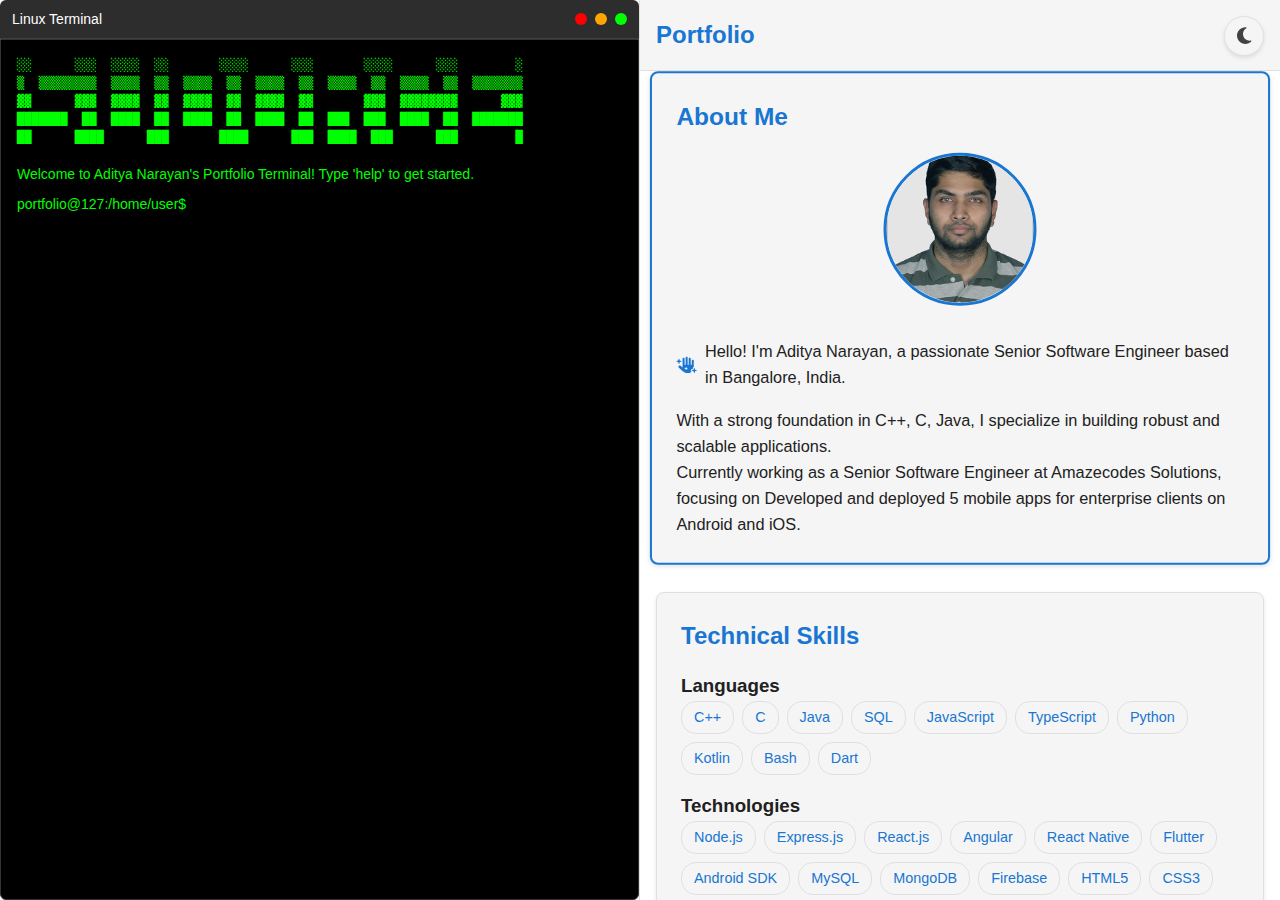
==== commit d365b7c4: "Deploy portfolio from Project-Portfolio" ====
--- a/index.html
+++ b/index.html
@@ -14,8 +14,8 @@
 
       gtag('config', 'G-9RB6R7XBJQ');
     </script>
-    <script type="module" crossorigin src="/assets/index-C63RFFK8.js"></script>
-    <link rel="stylesheet" crossorigin href="/assets/index-Byh-HhvG.css">
+    <script type="module" crossorigin src="/assets/index-CSAm2DCc.js"></script>
+    <link rel="stylesheet" crossorigin href="/assets/index-CMyd_Y46.css">
   </head>
   <body>
     <div id="root"></div>
--- a/assets/index-CMyd_Y46.css
+++ b/assets/index-CMyd_Y46.css
@@ -0,0 +1 @@
+*{margin:0;padding:0;box-sizing:border-box;font-family:sans-serif}body{background-color:#121212;color:#fff}.app-container{width:100%;height:100vh;display:flex;flex-direction:row;background-color:var(--background);font-family:Fira Code,Consolas,Monaco,Courier New,monospace;overflow:hidden}.terminal-section{width:50%;height:100vh;display:flex;flex-direction:column;background-color:var(--terminal-bg);color:var(--terminal-text)}@media (max-width: 1024px){.app-container{flex-direction:column}.terminal-section{width:100%;height:50vh;min-height:300px}}@media (max-width: 768px){.terminal-section{height:45vh;min-height:250px}}@media (max-width: 480px){.terminal-section{height:40vh;min-height:200px}}@media (max-height: 600px) and (orientation: landscape){.app-container{flex-direction:row}.terminal-section{width:50%;height:100vh}}@media (max-width: 320px){.terminal-section{height:35vh;min-height:180px}}.ascii-art{font-family:monospace;white-space:pre;color:#0f0;background:#000;font-size:12px}.terminal{flex:1;padding:1rem;overflow-y:auto;font-family:Courier New,monospace;font-size:14px;line-height:1.5;border:1px solid;border-radius:0 0 6px 6px}.terminal-line{margin:0;white-space:pre-wrap;word-wrap:break-word}.terminal-line a{color:inherit;text-decoration:underline}.terminal-line a:hover{color:var(--accent)}.input-form{display:flex;align-items:center;margin-top:.5rem}.prompt{margin-right:.5rem;-webkit-user-select:none;user-select:none}.input-wrapper{flex:1;position:relative}input{width:100%;border:none;outline:none;font-family:Courier New,monospace;font-size:14px;line-height:1.5;padding:0;margin:0}.control.close{background-color:red}.control.minimize{background-color:orange}.control.maximize{background-color:#0f0}.portfolio-container{width:50%;height:100vh;background-color:var(--background);color:var(--text);overflow:hidden;display:flex;flex-direction:column}.profile-image-container{display:flex;justify-content:center;margin-bottom:2rem;position:relative}.profile-image{width:150px;height:150px;border-radius:50%;object-fit:cover;border:3px solid var(--title-color);box-shadow:0 0 20px rgba(var(--title-color),.2);transition:transform .3s ease,box-shadow .3s ease}.profile-image:hover{transform:scale(1.05);box-shadow:0 0 30px rgba(var(--title-color),.3)}.profile-image:after{content:"";position:absolute;top:-5px;left:-5px;right:-5px;bottom:-5px;border-radius:50%;background:radial-gradient(circle,rgba(var(--title-color),.1),rgba(var(--title-color),0) 70%);z-index:-1;animation:glow 2s infinite}@keyframes glow{0%{transform:scale(1);opacity:.5}50%{transform:scale(1.1);opacity:.2}to{transform:scale(1);opacity:.5}}.portfolio-header{padding:1rem;border-bottom:1px solid var(--border);background-color:var(--surface)}.portfolio-header h2{margin:0;font-size:1.5rem;color:var(--title-color)}.cards-container{flex:1;overflow-y:auto;padding:1rem;display:flex;flex-direction:column;gap:1rem}.card{background-color:var(--surface);border-radius:8px;padding:1.5rem;box-shadow:0 2px 4px var(--card-shadow);transition:transform .2s ease-in-out;border:1px solid var(--border)}.card.active{transform:scale(1.02);border:2px solid var(--title-color)}.card-title{color:var(--title-color);margin-top:0;margin-bottom:1rem;font-size:1.5rem}.card-content{line-height:1.6;color:var(--text)}.skill-tags{display:flex;flex-wrap:wrap;gap:.5rem;margin-bottom:1rem}.skill-tag{background-color:var(--surface);color:var(--title-color);padding:.25rem .75rem;border-radius:15px;font-size:.9rem;position:relative;overflow:hidden;transition:all .3s ease;cursor:pointer;border:1px solid var(--border)}.skill-tag:hover{transform:translateY(-2px);box-shadow:0 4px 8px rgba(var(--title-color),.2)}.skill-tag:before{content:"";position:absolute;top:0;left:0;width:100%;height:100%;background:radial-gradient(circle,rgba(var(--title-color),.2),rgba(var(--title-color),0) 70%);transform:scale(0);opacity:0;transition:transform .5s ease-out,opacity .5s ease-out}.skill-tag:hover:before{transform:scale(1);opacity:1}.skill-tag:after{content:"";position:absolute;top:50%;left:50%;width:5px;height:5px;background:rgba(var(--title-color),.5);border-radius:50%;transform:scale(0);opacity:0;transition:transform .5s ease-out,opacity .5s ease-out}.skill-tag:hover:after{transform:scale(20);opacity:0}.skill-tag:hover{text-shadow:0 0 8px rgba(var(--title-color),.5)}@keyframes pulse{0%{box-shadow:0 0 rgba(var(--title-color),.4)}70%{box-shadow:0 0 0 10px rgba(var(--title-color),0)}to{box-shadow:0 0 rgba(var(--title-color),0)}}.skill-tag:active{animation:pulse 1s ease-out}.experience-item{margin-bottom:2rem;padding-bottom:1rem;border-bottom:1px solid var(--border)}.experience-item:last-child{margin-bottom:0;border-bottom:none}.experience-item h3{color:var(--title-color)}.experience-item .company{color:var(--text);font-weight:500}.experience-item .location{color:var(--textSecondary);display:flex;align-items:center;gap:.5rem;margin:.5rem 0}.location-icon{color:var(--textSecondary)}.experience-item ul{list-style:none;padding:0;margin:1rem 0}.experience-item li{color:var(--text);margin-bottom:.5rem;padding-left:1rem;position:relative}.experience-item li:before{content:"•";color:var(--title-color);position:absolute;left:0}.technologies{margin-top:1rem}.technologies h4{color:var(--title-color);margin-bottom:.5rem}.contact-item{display:flex;align-items:center;gap:1rem;padding:1rem;background-color:var(--surface);border-radius:8px;transition:transform .2s ease-in-out;border:1px solid var(--border)}.contact-item:hover{transform:translateY(-2px);box-shadow:0 4px 8px var(--card-shadow)}.contact-icon{width:40px;height:40px;display:flex;align-items:center;justify-content:center;border-radius:50%;background-color:var(--surface);color:var(--title-color)}.contact-icon svg{width:24px;height:24px;transition:transform .3s ease}.contact-item:hover .contact-icon svg{transform:scale(1.1)}.contact-link{color:var(--text);text-decoration:none;font-weight:500;transition:color .3s ease}.contact-link:hover{color:var(--title-color)}.cards-container::-webkit-scrollbar{width:8px}.cards-container::-webkit-scrollbar-track{background:var(--surface)}.cards-container::-webkit-scrollbar-thumb{background:var(--border);border-radius:4px}.cards-container::-webkit-scrollbar-thumb:hover{background:var(--textSecondary)}.education-item{display:flex;align-items:center;gap:.75rem;margin-bottom:1rem;color:var(--text)}.education-icon{color:var(--title-color);width:20px;text-align:center}.greeting{display:flex;align-items:center;gap:.5rem;margin-bottom:1rem}.greeting-icon{color:var(--title-color);animation:wave 2s infinite}@keyframes wave{0%{transform:rotate(0)}20%{transform:rotate(20deg)}40%{transform:rotate(-20deg)}60%{transform:rotate(20deg)}80%{transform:rotate(-20deg)}to{transform:rotate(0)}}@media (max-width: 768px){.profile-image{width:120px;height:120px}}@media (max-width: 480px){.profile-image{width:100px;height:100px}}:root{--primary: #1976D2;--secondary: #9C27B0;--background: #FFFFFF;--surface: #F5F5F5;--text: #212121;--textSecondary: #757575;--border: #E0E0E0;--accent: #FF4081;--error: #D32F2F;--success: #388E3C;--warning: #FFA000;--info: #0288D1;--terminal-bg: var(--surface);--terminal-text: var(--text);--portfolio-border: var(--border)}*{margin:0;padding:0;box-sizing:border-box;transition:background-color .3s ease-in-out,color .3s ease-in-out}html,body{width:100%;height:100%;overflow-x:hidden}body{font-family:Roboto,-apple-system,BlinkMacSystemFont,Segoe UI,Oxygen,Ubuntu,Cantarell,Fira Sans,Droid Sans,Helvetica Neue,sans-serif;-webkit-font-smoothing:antialiased;-moz-osx-font-smoothing:grayscale;background-color:var(--background);color:var(--text);line-height:1.6}.app{width:100%;min-height:100vh;display:flex;flex-direction:column}.app-container{width:100%;height:100vh;display:flex;flex-direction:row;flex:1}.terminal-section{width:50%;height:100vh;display:flex;flex-direction:column;background-color:var(--terminal-bg);color:var(--terminal-text);border-right:1px solid var(--portfolio-border)}.portfolio-section{width:50%;height:100vh;display:flex;flex-direction:column;overflow-y:auto;background-color:var(--background);color:var(--text);border-left:1px solid var(--portfolio-border)}@media (max-width: 768px){.app-container{flex-direction:column}.terminal-section,.portfolio-section{width:100%;height:50vh}}[data-theme=light]{--background: #FFFFFF;--surface: #F5F5F5;--text: #212121;--textSecondary: #757575;--border: #E0E0E0;--icon-color: #424242;--terminal-text: #212121;--terminal-bg: #FFFFFF;--card-border: #E0E0E0;--title-color: #1976D2;--link-color: #1976D2;--link-hover: #1565C0;--card-shadow: rgba(0, 0, 0, .1);--portfolio-title: #1976D2;--portfolio-border: #E0E0E0}[data-theme=dark]{--background: #121212;--surface: #1E1E1E;--text: #FFFFFF;--textSecondary: #B0BEC5;--border: #424242;--icon-color: #FFFFFF;--terminal-text: #FFFFFF;--terminal-bg: #1E1E1E;--card-border: #424242;--title-color: #64B5F6;--link-color: #64B5F6;--link-hover: #90CAF9;--card-shadow: rgba(0, 0, 0, .3);--portfolio-title: #64B5F6;--portfolio-border: #424242}.container{width:100%;max-width:1200px;margin:0 auto;padding:0 1rem}.card{background-color:var(--surface);color:var(--text);border-radius:8px;padding:1.5rem;box-shadow:0 2px 4px var(--card-shadow);border:1px solid var(--portfolio-border);width:100%;margin-bottom:1rem}.button{background-color:var(--primary);color:var(--text);border:none;padding:.5rem 1rem;border-radius:4px;cursor:pointer;transition:background-color .3s ease-in-out;width:100%;max-width:200px}.button:hover{background-color:var(--secondary)}.theme-toggle{position:fixed;top:1rem;right:1rem;background:var(--surface);border:1px solid var(--card-border);cursor:pointer;padding:.5rem;border-radius:50%;width:40px;height:40px;display:flex;align-items:center;justify-content:center;box-shadow:0 2px 4px var(--card-shadow);z-index:1000}.theme-icon{font-size:1.2rem;color:var(--icon-color);transition:transform .3s ease-in-out}.theme-icon.dark,.theme-icon.light{color:var(--icon-color)}.text-primary{color:var(--title-color)}.text-secondary{color:var(--textSecondary)}.bg-primary{background-color:var(--title-color)}.bg-secondary{background-color:var(--textSecondary)}.transition-all{transition:all .3s ease-in-out}@media (max-width: 767px){.terminal-section,.portfolio-section{padding:.5rem}.card{padding:1rem}.button{max-width:100%}.theme-toggle{top:.5rem;right:.5rem}}.terminal-controls{display:flex;gap:8px}.control{width:12px;height:12px;border-radius:50%;cursor:pointer}.terminal-header.windows .control.close{background-color:red}.terminal-header.windows .control.minimize{background-color:orange}.terminal-header.windows .control.maximize{background-color:#0f0}.terminal-header.mac .control.close{background-color:#ff5f57}.terminal-header.mac .control.minimize{background-color:#ffbd2e}.terminal-header.mac .control.maximize{background-color:#28c840}.terminal-header.linux .control.close{background-color:red}.terminal-header.linux .control.minimize{background-color:orange}.terminal-header.linux .control.maximize{background-color:#0f0}.terminal-header.ios .control.close{background-color:red}.terminal-header.ios .control.minimize{background-color:orange}.terminal-header.ios .control.maximize{background-color:#0f0}.terminal-header.android .control.close{background-color:red}.terminal-header.android .control.minimize{background-color:orange}.terminal-header.android .control.maximize{background-color:#0f0}.terminal-header{display:flex;justify-content:space-between;align-items:center;padding:8px 12px;border-radius:6px 6px 0 0;font-size:14px;-webkit-user-select:none;user-select:none}.terminal-title{font-weight:500;color:var(--terminal-text)}.terminal-header.windows{background-color:#2d2d2d;color:#fff;font-family:Segoe UI,sans-serif}.terminal-header.mac{background-color:#e0e0e0;color:#000;font-family:-apple-system,BlinkMacSystemFont,sans-serif}.terminal-header.linux{background-color:#2d2d2d;color:#fff;font-family:Ubuntu,sans-serif}.terminal-header.ios{background-color:#000;color:#fff;font-family:-apple-system,BlinkMacSystemFont,sans-serif}.terminal-header.android{background-color:#3ddc84;color:#fff;font-family:Roboto,sans-serif}.portfolio-title{color:var(--portfolio-title);font-weight:600;margin-bottom:1rem;font-size:1.5rem;padding:1rem;border-bottom:1px solid var(--portfolio-border)}a{color:var(--link-color);text-decoration:none;transition:color .3s ease-in-out}a:hover{color:var(--link-hover)}.icon{color:var(--icon-color)}.section-title{color:var(--portfolio-title);font-weight:600;margin-bottom:1rem;font-size:1.25rem}
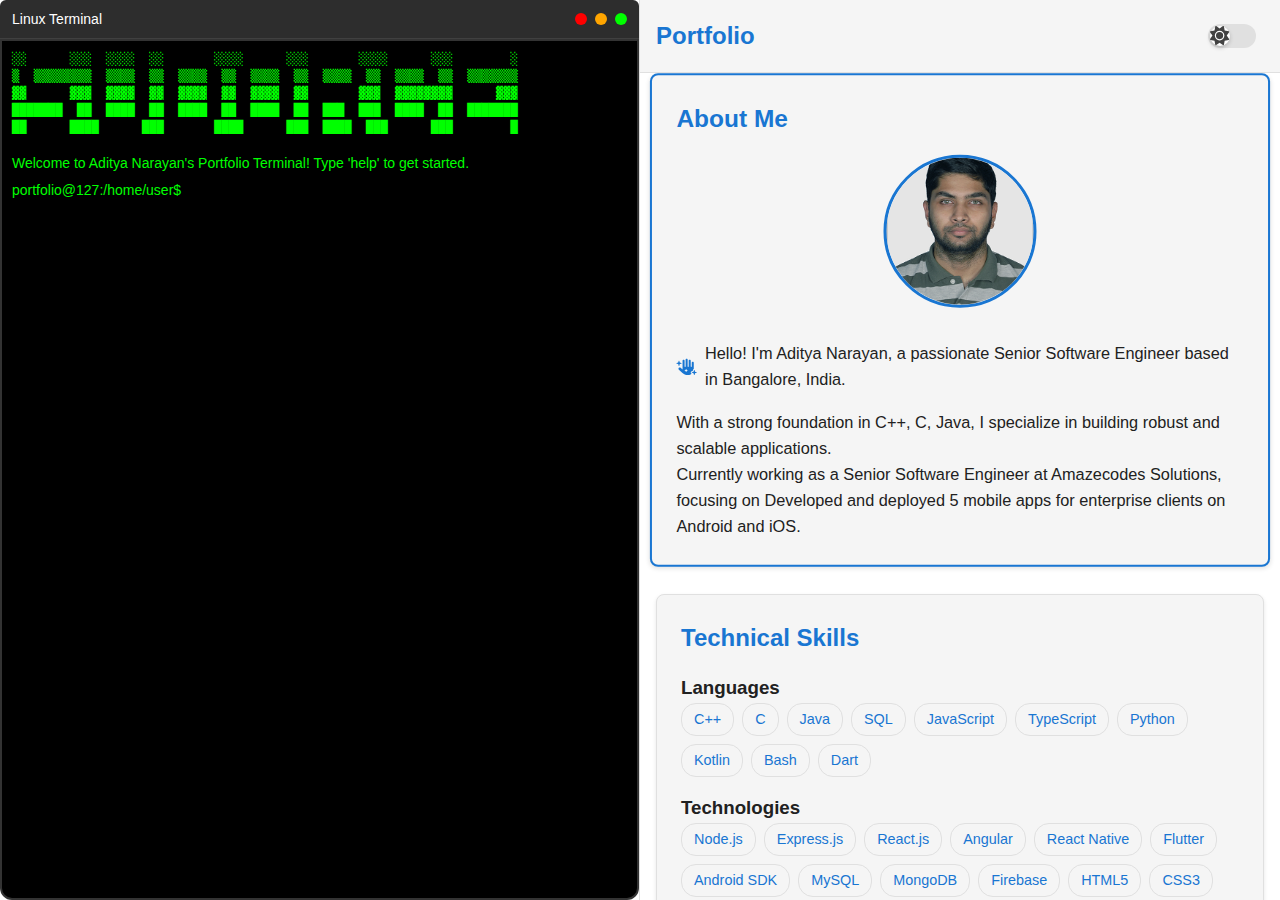
==== commit 1a663001: "Deploy portfolio from Project-Portfolio" ====
--- a/index.html
+++ b/index.html
@@ -14,8 +14,8 @@
 
       gtag('config', 'G-9RB6R7XBJQ');
     </script>
-    <script type="module" crossorigin src="/assets/index-CSAm2DCc.js"></script>
-    <link rel="stylesheet" crossorigin href="/assets/index-CMyd_Y46.css">
+    <script type="module" crossorigin src="/assets/index-CANVdLLM.js"></script>
+    <link rel="stylesheet" crossorigin href="/assets/index-DZLzyYUI.css">
   </head>
   <body>
     <div id="root"></div>
--- a/assets/index-DZLzyYUI.css
+++ b/assets/index-DZLzyYUI.css
@@ -0,0 +1 @@
+*{margin:0;padding:0;box-sizing:border-box;font-family:sans-serif}body{background-color:#121212;color:#fff}.app-container{width:100%;height:100vh;display:flex;flex-direction:row;background-color:var(--background);font-family:Fira Code,Consolas,Monaco,Courier New,monospace;overflow:hidden}.terminal-section{width:50%;height:100vh;display:flex;flex-direction:column;background-color:var(--terminal-bg);color:var(--terminal-text)}.terminal-header{display:flex;justify-content:space-between;align-items:center;padding:8px 12px;border-radius:6px 6px 0 0;font-size:14px;-webkit-user-select:none;user-select:none;background-color:var(--surface);color:var(--text)}.terminal-header.windows{background-color:var(--terminal-bg);color:var(--terminal-text);font-family:Segoe UI,sans-serif}.terminal-header.mac{background-color:var(--terminal-bg);color:var(--terminal-text);font-family:-apple-system,BlinkMacSystemFont,sans-serif}.terminal-header.linux{background-color:var(--terminal-bg);color:var(--terminal-text);font-family:Ubuntu,sans-serif}.terminal-header.ios{background-color:var(--terminal-bg);color:var(--terminal-text);font-family:-apple-system,BlinkMacSystemFont,sans-serif}.terminal-header.android{background-color:var(--terminal-bg);color:var(--terminal-text);font-family:Roboto,sans-serif}@media (max-width: 1024px){.app-container{flex-direction:column}.terminal-section{width:100%;height:50vh;min-height:300px}.portfolio-container{width:100%;height:50vh}}@media (max-width: 768px){.terminal-section{height:45vh;min-height:250px}.portfolio-container{height:55vh}.terminal-header{padding:6px 10px}.control{width:10px;height:10px}.terminal-title{font-size:12px}}@media (max-width: 480px){.terminal-section{height:40vh;min-height:200px}.terminal-header{padding:4px 8px}.control{width:8px;height:8px}.terminal-title{font-size:10px}}@media (max-height: 600px) and (orientation: landscape){.app-container{flex-direction:row}.terminal-section,.portfolio-container{width:50%;height:100vh}}@media (max-width: 320px){.terminal-section{height:35vh;min-height:180px}.portfolio-container{height:65vh}.terminal-header{padding:3px 6px}.control{width:6px;height:6px}.terminal-title{font-size:8px}}.terminal{background-color:#000;color:#0f0;font-family:Fira Code,Consolas,Monaco,Courier New,monospace;font-size:14px;line-height:1.4;white-space:pre;padding-right:10px;padding-left:10px;padding-top:10px;width:100%;height:100vh;overflow-y:auto;display:flex;flex-direction:column;align-items:flex-start;border:2.5px solid grey;border-radius:0 0 12px 12px}.history{width:100%;white-space:pre-wrap;word-wrap:break-word;overflow-wrap:break-word;flex-grow:0}.terminal-line{margin:2px 0;white-space:pre-wrap;word-wrap:break-word;overflow-wrap:break-word;width:100%}.terminal-line .download-progress{display:inline-block;width:100%;height:2px;background-color:#1a1a1a;margin:5px 0;position:relative}.terminal-line .download-progress:after{content:"";position:absolute;left:0;top:0;height:100%;background-color:#0f0;transition:width .3s ease}.terminal-line .download-status{display:inline-block;margin-left:5px;color:#0f0}.terminal-line .download-complete{color:#0f0;animation:blink 1s infinite}@keyframes blink{0%{opacity:1}50%{opacity:0}to{opacity:1}}.input-form{display:flex;align-items:center;width:100%;margin-top:5px}.prompt{color:#0f0;margin-right:5px}.input-wrapper input{flex:1;background:transparent;border:none;outline:none;color:inherit;font-family:Fira Code,monospace;font-size:inherit;padding:0;margin:0;width:100%}.input-wrapper input:-webkit-autofill,.input-wrapper input:-webkit-autofill:hover,.input-wrapper input:-webkit-autofill:focus,.input-wrapper input:-webkit-autofill:active{-webkit-box-shadow:0 0 0 30px transparent inset!important;-webkit-text-fill-color:#00ff00!important;transition:background-color 5000s ease-in-out 0s}.input-wrapper input:-moz-autofill{background-color:transparent!important;color:#0f0!important}.terminal::-webkit-scrollbar{width:8px}.terminal::-webkit-scrollbar-thumb{background:#0f0;border-radius:4px}.terminal::-webkit-scrollbar-track{background:#000}@media (max-width: 768px){.terminal{font-size:12px;padding:5px}.terminal-line{font-size:12px;line-height:1.3;margin:1px 0}.ascii-art{font-size:8px!important;line-height:1.2;white-space:pre-wrap;word-wrap:break-word;overflow-wrap:break-word;max-width:100%}.input-form,.prompt,input{font-size:12px}}@media (max-width: 480px){.terminal{font-size:10px;padding:3px}.terminal-line{font-size:10px;line-height:1.2}.ascii-art{font-size:6px!important;line-height:1.1}.input-form,.prompt,input{font-size:10px}}@media (max-width: 320px){.terminal,.terminal-line{font-size:8px}.ascii-art{font-size:5px!important}.input-form,.prompt,input{font-size:8px}}.terminal-title{font-weight:500}.terminal-header.windows{background-color:#0078d4;color:#fff;font-family:Segoe UI,sans-serif}.ascii-art{font-family:monospace;white-space:pre;color:#0f0;background:#000;font-size:12px}.portfolio-container{width:50%;height:100vh;background-color:var(--background);color:var(--text);overflow:hidden;display:flex;flex-direction:column}.profile-image-container{display:flex;justify-content:center;margin-bottom:2rem;position:relative}.profile-image{width:150px;height:150px;border-radius:50%;object-fit:cover;border:3px solid var(--title-color);box-shadow:0 0 20px rgba(var(--title-color),.2);transition:transform .3s ease,box-shadow .3s ease}.profile-image:hover{transform:scale(1.05);box-shadow:0 0 30px rgba(var(--title-color),.3)}.profile-image:after{content:"";position:absolute;top:-5px;left:-5px;right:-5px;bottom:-5px;border-radius:50%;background:radial-gradient(circle,rgba(var(--title-color),.1),rgba(var(--title-color),0) 70%);z-index:-1;animation:glow 2s infinite}@keyframes glow{0%{transform:scale(1);opacity:.5}50%{transform:scale(1.1);opacity:.2}to{transform:scale(1);opacity:.5}}.portfolio-header{padding:1rem;border-bottom:1px solid var(--border);background-color:var(--surface);display:flex;justify-content:space-between;align-items:center}.portfolio-header h2{margin:0;font-size:1.5rem;color:var(--title-color)}.theme-toggle-container{cursor:pointer;padding:.5rem;border-radius:20px;transition:background-color .3s ease}.theme-toggle-container:hover{background-color:var(--hover)}.theme-toggle-track{width:48px;height:24px;background-color:var(--border);border-radius:12px;position:relative;padding:2px}.theme-toggle-thumb{width:20px;height:20px;border-radius:50%;display:flex;align-items:center;justify-content:center;box-shadow:0 2px 4px #0003}.theme-icon{font-size:12px;color:var(--text)}.cards-container{flex:1;overflow-y:auto;padding:1rem;display:flex;flex-direction:column;gap:1rem}.card{background-color:var(--surface);border-radius:8px;padding:1.5rem;box-shadow:0 2px 4px var(--card-shadow);transition:transform .2s ease-in-out;border:1px solid var(--border)}.card.active{transform:scale(1.02);border:2px solid var(--title-color)}.card-title{color:var(--title-color);margin-top:0;margin-bottom:1rem;font-size:1.5rem}.card-content{line-height:1.6;color:var(--text)}.skill-tags{display:flex;flex-wrap:wrap;gap:.5rem;margin-bottom:1rem}.skill-tag{background-color:var(--surface);color:var(--title-color);padding:.25rem .75rem;border-radius:15px;font-size:.9rem;position:relative;overflow:hidden;transition:all .3s ease;cursor:pointer;border:1px solid var(--border)}.skill-tag:hover{transform:translateY(-2px);box-shadow:0 4px 8px rgba(var(--title-color),.2)}.skill-tag:before{content:"";position:absolute;top:0;left:0;width:100%;height:100%;background:radial-gradient(circle,rgba(var(--title-color),.2),rgba(var(--title-color),0) 70%);transform:scale(0);opacity:0;transition:transform .5s ease-out,opacity .5s ease-out}.skill-tag:hover:before{transform:scale(1);opacity:1}.skill-tag:after{content:"";position:absolute;top:50%;left:50%;width:5px;height:5px;background:rgba(var(--title-color),.5);border-radius:50%;transform:scale(0);opacity:0;transition:transform .5s ease-out,opacity .5s ease-out}.skill-tag:hover:after{transform:scale(20);opacity:0}.skill-tag:hover{text-shadow:0 0 8px rgba(var(--title-color),.5)}@keyframes pulse{0%{box-shadow:0 0 rgba(var(--title-color),.4)}70%{box-shadow:0 0 0 10px rgba(var(--title-color),0)}to{box-shadow:0 0 rgba(var(--title-color),0)}}.skill-tag:active{animation:pulse 1s ease-out}.experience-item{margin-bottom:2rem;padding-bottom:1rem;border-bottom:1px solid var(--border)}.experience-item:last-child{margin-bottom:0;border-bottom:none}.experience-item h3{color:var(--title-color)}.experience-item .company{color:var(--text);font-weight:500}.experience-item .location{color:var(--textSecondary);display:flex;align-items:center;gap:.5rem;margin:.5rem 0}.location-icon{color:var(--textSecondary)}.experience-item ul{list-style:none;padding:0;margin:1rem 0}.experience-item li{color:var(--text);margin-bottom:.5rem;padding-left:1rem;position:relative}.experience-item li:before{content:"•";color:var(--title-color);position:absolute;left:0}.technologies{margin-top:1rem}.technologies h4{color:var(--title-color);margin-bottom:.5rem}.contact-item{display:flex;align-items:center;gap:1rem;padding:1rem;background-color:var(--surface);border-radius:8px;transition:transform .2s ease-in-out;border:1px solid var(--border)}.contact-item:hover{transform:translateY(-2px);box-shadow:0 4px 8px var(--card-shadow)}.contact-icon{width:40px;height:40px;display:flex;align-items:center;justify-content:center;border-radius:50%;background-color:var(--surface);color:var(--title-color)}.contact-icon svg{width:24px;height:24px;transition:transform .3s ease}.contact-item:hover .contact-icon svg{transform:scale(1.1)}.contact-link{color:var(--text);text-decoration:none;font-weight:500;transition:color .3s ease}.contact-link:hover{color:var(--title-color)}.cards-container::-webkit-scrollbar{width:8px}.cards-container::-webkit-scrollbar-track{background:var(--surface)}.cards-container::-webkit-scrollbar-thumb{background:var(--border);border-radius:4px}.cards-container::-webkit-scrollbar-thumb:hover{background:var(--textSecondary)}.education-item{display:flex;align-items:center;gap:.75rem;margin-bottom:1rem;color:var(--text)}.education-icon{color:var(--title-color);width:20px;text-align:center}.greeting{display:flex;align-items:center;gap:.5rem;margin-bottom:1rem}.greeting-icon{color:var(--title-color);animation:wave 2s infinite}@keyframes wave{0%{transform:rotate(0)}20%{transform:rotate(20deg)}40%{transform:rotate(-20deg)}60%{transform:rotate(20deg)}80%{transform:rotate(-20deg)}to{transform:rotate(0)}}@media (max-width: 1024px){.portfolio-container{width:100%;height:50vh}}@media (max-width: 768px){.portfolio-container{width:100%;height:55vh}.profile-image{width:120px;height:120px}.card{padding:1rem}.card-title{font-size:1.25rem}.skill-tag{font-size:.8rem;padding:.2rem .6rem}.experience-item{margin-bottom:1.5rem}.experience-item h3{font-size:1.1rem}}@media (max-width: 480px){.portfolio-container{width:100%;height:60vh}.profile-image{width:100px;height:100px}.portfolio-header h2{font-size:1.25rem}.card{padding:.8rem}.card-title{font-size:1.1rem}.skill-tag{font-size:.75rem;padding:.15rem .5rem}.experience-item{margin-bottom:1rem}.experience-item h3{font-size:1rem}.experience-item .company,.experience-item li{font-size:.9rem}}@media (max-height: 600px) and (orientation: landscape){.portfolio-container{width:50%;height:100vh}}@media (max-width: 320px){.portfolio-container{width:100%;height:65vh}}:root{--primary: #1976D2;--secondary: #9C27B0;--background: #FFFFFF;--surface: #F5F5F5;--text: #212121;--textSecondary: #757575;--border: #E0E0E0;--accent: #FF4081;--error: #D32F2F;--success: #388E3C;--warning: #FFA000;--info: #0288D1}*{margin:0;padding:0;box-sizing:border-box;transition:background-color .3s ease-in-out,color .3s ease-in-out}html,body{width:100%;height:100%;overflow-x:hidden}body{font-family:Roboto,-apple-system,BlinkMacSystemFont,Segoe UI,Oxygen,Ubuntu,Cantarell,Fira Sans,Droid Sans,Helvetica Neue,sans-serif;-webkit-font-smoothing:antialiased;-moz-osx-font-smoothing:grayscale;background-color:var(--background);color:var(--text);line-height:1.6}.app{width:100%;min-height:100vh;display:flex;flex-direction:column}.app-container{width:100%;height:100vh;display:flex;flex-direction:row;flex:1}.terminal-section{width:50%;height:100vh;display:flex;flex-direction:column;background-color:var(--terminal-bg);color:var(--terminal-text);border-right:1px solid var(--portfolio-border)}.portfolio-section{width:50%;height:100vh;display:flex;flex-direction:column;overflow-y:auto;background-color:var(--background);color:var(--text);border-left:1px solid var(--portfolio-border)}@media (max-width: 768px){.app-container{flex-direction:column}.terminal-section,.portfolio-section{width:100%;height:50vh}}[data-theme=light]{--background: #FFFFFF;--surface: #F5F5F5;--text: #212121;--textSecondary: #757575;--border: #E0E0E0;--icon-color: #424242;--terminal-text: #212121;--terminal-bg: #FFFFFF;--card-border: #E0E0E0;--title-color: #1976D2;--link-color: #1976D2;--link-hover: #1565C0;--card-shadow: rgba(0, 0, 0, .1);--portfolio-title: #1976D2;--portfolio-border: #E0E0E0}[data-theme=dark]{--background: #121212;--surface: #1E1E1E;--text: #FFFFFF;--textSecondary: #B0BEC5;--border: #424242;--icon-color: #FFFFFF;--terminal-text: #FFFFFF;--terminal-bg: #1E1E1E;--card-border: #424242;--title-color: #64B5F6;--link-color: #64B5F6;--link-hover: #90CAF9;--card-shadow: rgba(0, 0, 0, .3);--portfolio-title: #64B5F6;--portfolio-border: #424242}.container{width:100%;max-width:1200px;margin:0 auto;padding:0 1rem}.card{background-color:var(--surface);color:var(--text);border-radius:8px;padding:1.5rem;box-shadow:0 2px 4px var(--card-shadow);border:1px solid var(--portfolio-border);width:100%;margin-bottom:1rem}.button{background-color:var(--primary);color:var(--text);border:none;padding:.5rem 1rem;border-radius:4px;cursor:pointer;transition:background-color .3s ease-in-out;width:100%;max-width:200px}.button:hover{background-color:var(--secondary)}.theme-toggle{position:fixed;top:1rem;right:1rem;background:var(--surface);border:1px solid var(--card-border);cursor:pointer;padding:.5rem;border-radius:50%;width:40px;height:40px;display:flex;align-items:center;justify-content:center;box-shadow:0 2px 4px var(--card-shadow);z-index:1000}.theme-icon{font-size:1.2rem;color:var(--icon-color);transition:transform .3s ease-in-out}.theme-icon.dark,.theme-icon.light{color:var(--icon-color)}.text-primary{color:var(--title-color)}.text-secondary{color:var(--textSecondary)}.bg-primary{background-color:var(--title-color)}.bg-secondary{background-color:var(--textSecondary)}.transition-all{transition:all .3s ease-in-out}@media (max-width: 767px){.terminal-section,.portfolio-section{padding:.5rem}.card{padding:1rem}.button{max-width:100%}.theme-toggle{top:.5rem;right:.5rem}}.terminal-controls{display:flex;gap:8px}.control{width:12px;height:12px;border-radius:50%;cursor:pointer}.terminal-header.windows .control.close{background-color:red}.terminal-header.windows .control.minimize{background-color:orange}.terminal-header.windows .control.maximize{background-color:#0f0}.terminal-header.mac .control.close{background-color:#ff5f57}.terminal-header.mac .control.minimize{background-color:#ffbd2e}.terminal-header.mac .control.maximize{background-color:#28c840}.terminal-header.linux .control.close{background-color:red}.terminal-header.linux .control.minimize{background-color:orange}.terminal-header.linux .control.maximize{background-color:#0f0}.terminal-header.ios .control.close{background-color:red}.terminal-header.ios .control.minimize{background-color:orange}.terminal-header.ios .control.maximize{background-color:#0f0}.terminal-header.android .control.close{background-color:red}.terminal-header.android .control.minimize{background-color:orange}.terminal-header.android .control.maximize{background-color:#0f0}.terminal-header{display:flex;justify-content:space-between;align-items:center;padding:8px 12px;border-radius:6px 6px 0 0;font-size:14px;-webkit-user-select:none;user-select:none}.terminal-title{font-weight:500;color:var(--terminal-text)}.terminal-header.windows{background-color:#2d2d2d;color:#fff;font-family:Segoe UI,sans-serif}.terminal-header.mac{background-color:#e0e0e0;color:#000;font-family:-apple-system,BlinkMacSystemFont,sans-serif}.terminal-header.linux{background-color:#2d2d2d;color:#fff;font-family:Ubuntu,sans-serif}.terminal-header.ios{background-color:#000;color:#fff;font-family:-apple-system,BlinkMacSystemFont,sans-serif}.terminal-header.android{background-color:#3ddc84;color:#fff;font-family:Roboto,sans-serif}.portfolio-title{color:var(--portfolio-title);font-weight:600;margin-bottom:1rem;font-size:1.5rem;padding:1rem;border-bottom:1px solid var(--portfolio-border)}a{color:var(--link-color);text-decoration:none;transition:color .3s ease-in-out}a:hover{color:var(--link-hover)}.icon{color:var(--icon-color)}.section-title{color:var(--portfolio-title);font-weight:600;margin-bottom:1rem;font-size:1.25rem}
